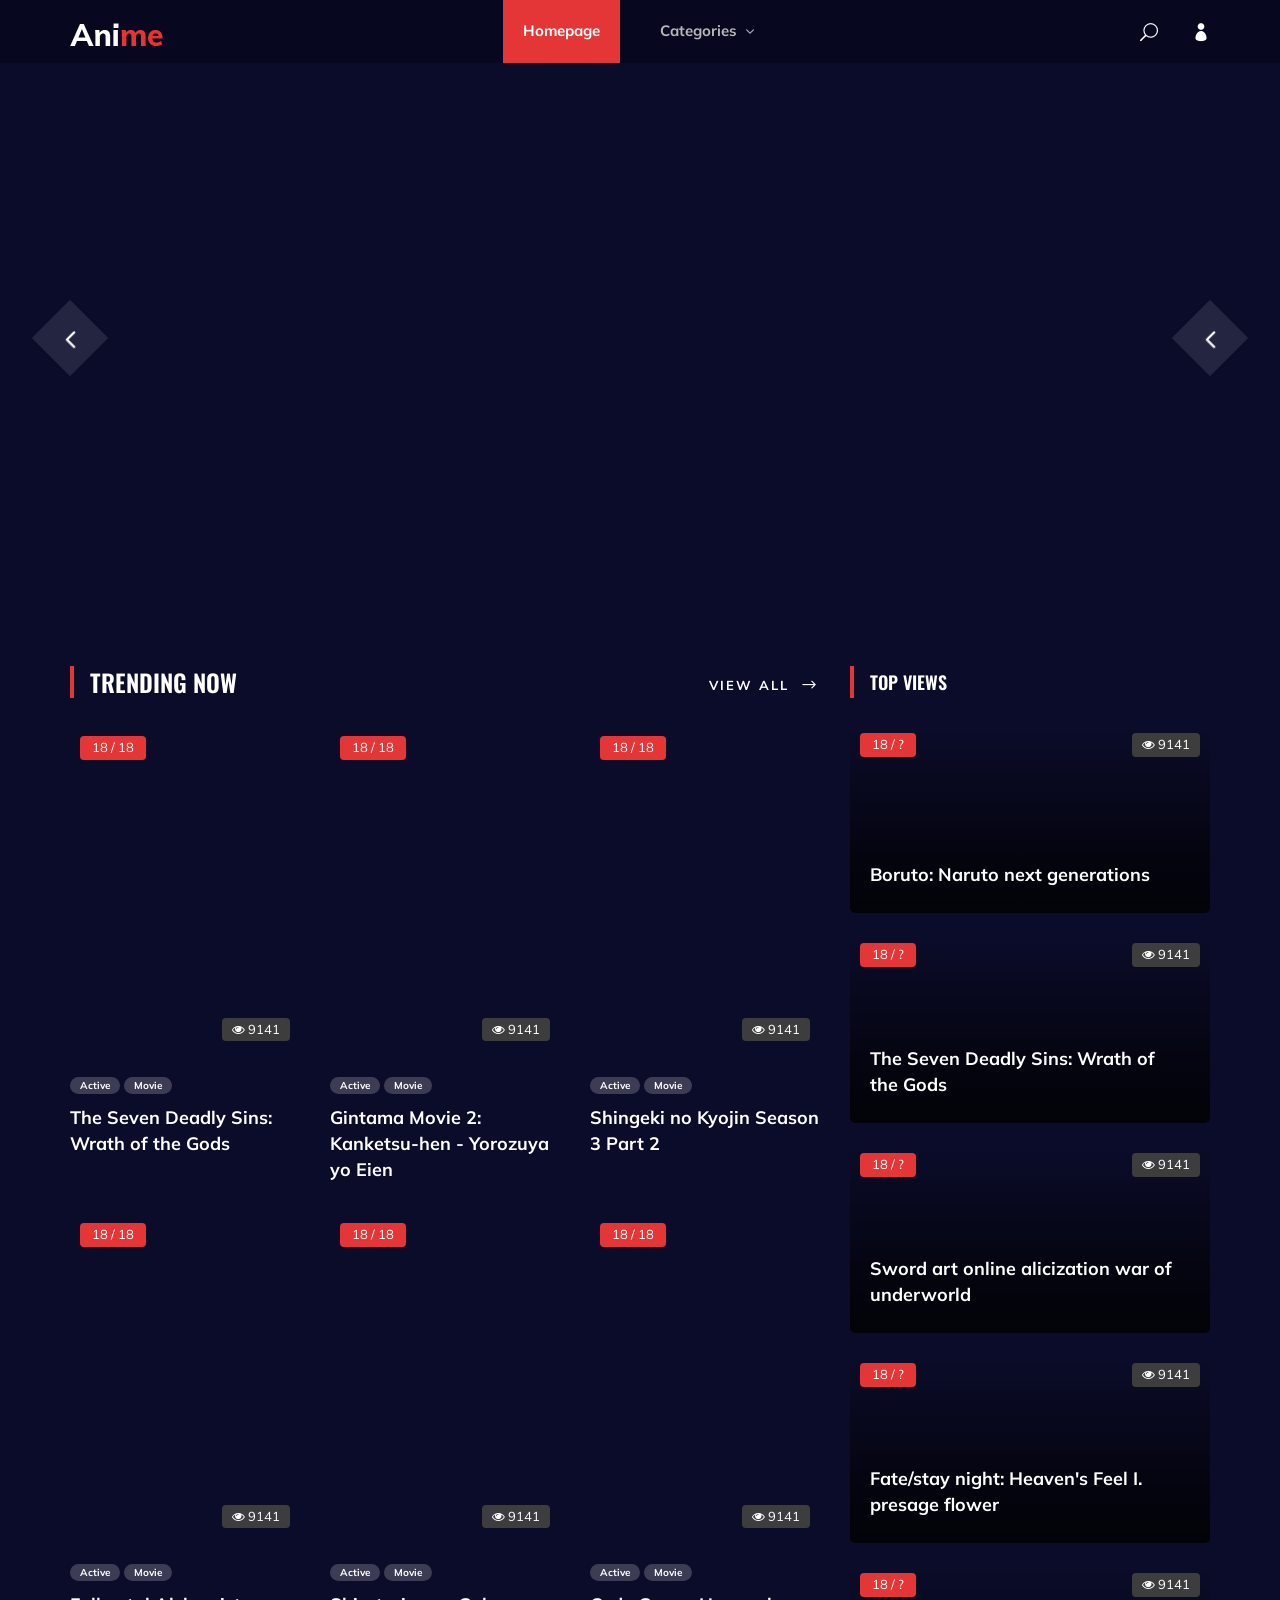
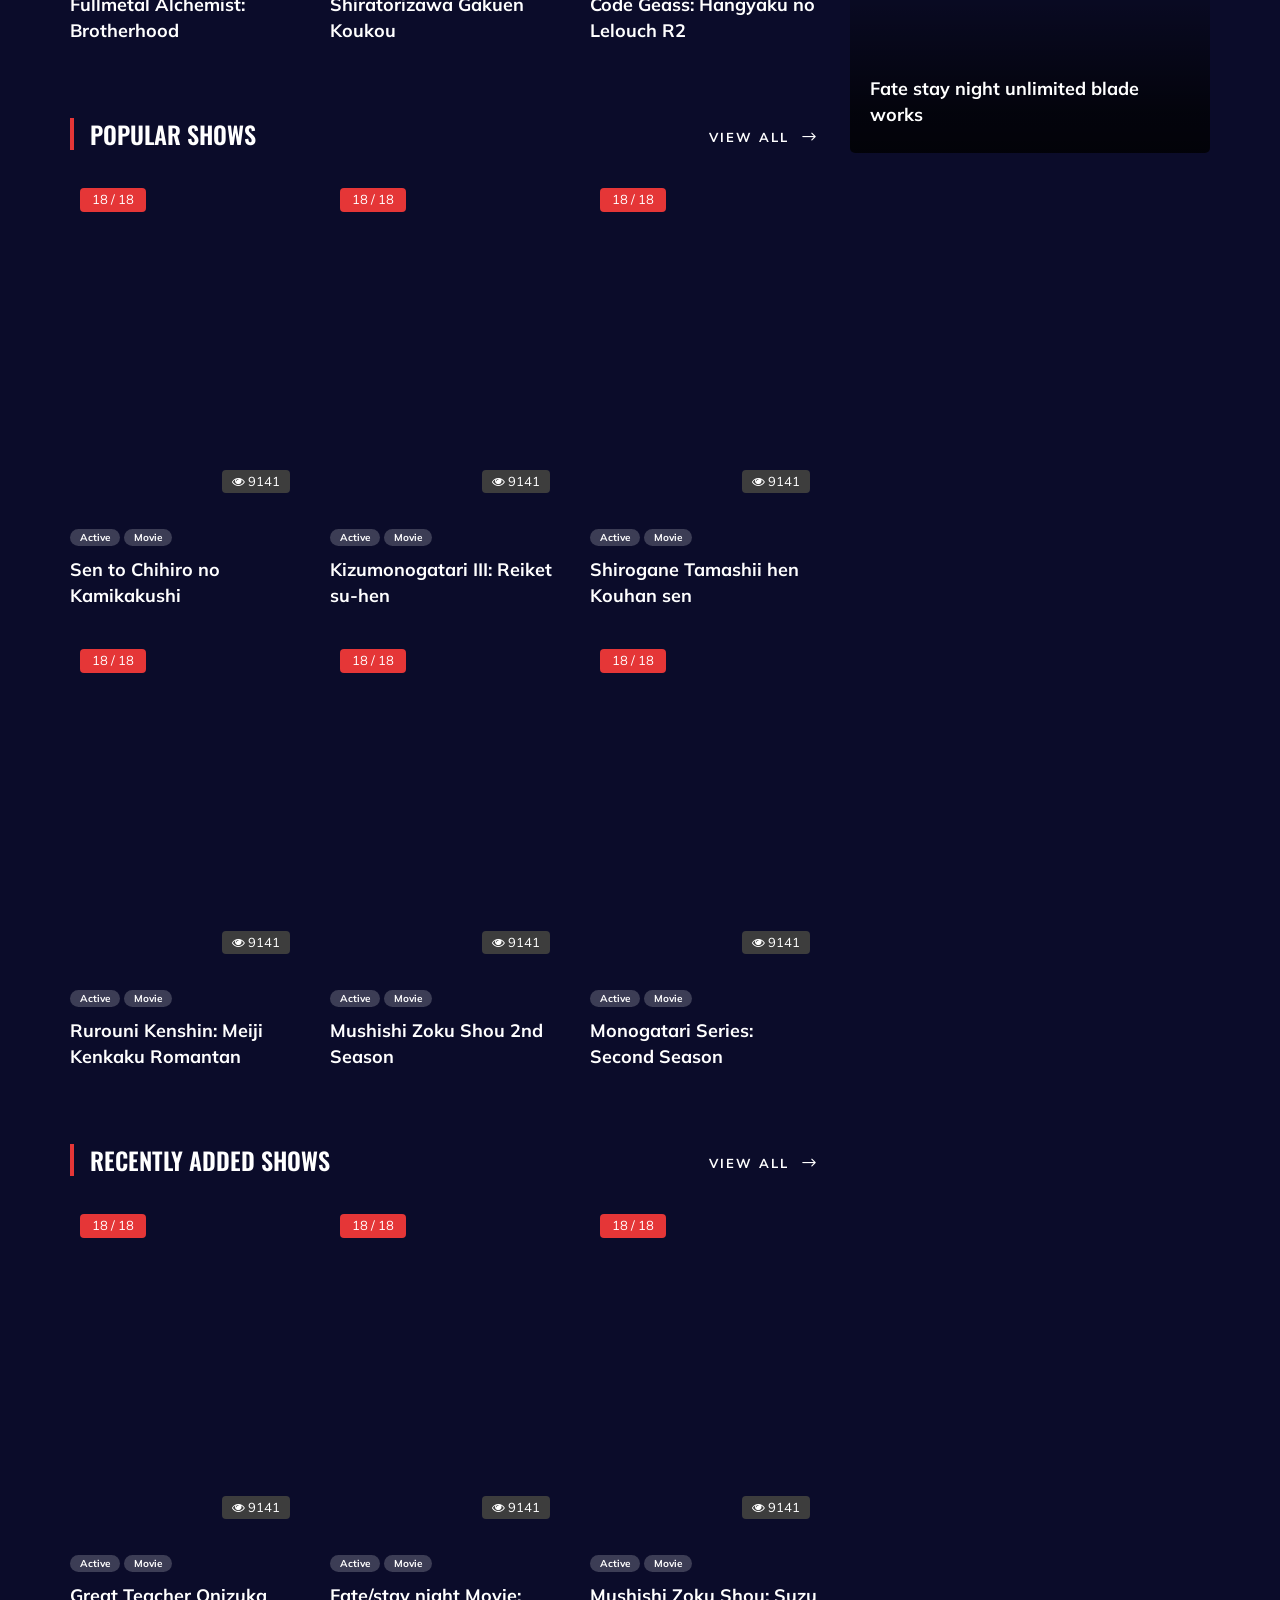
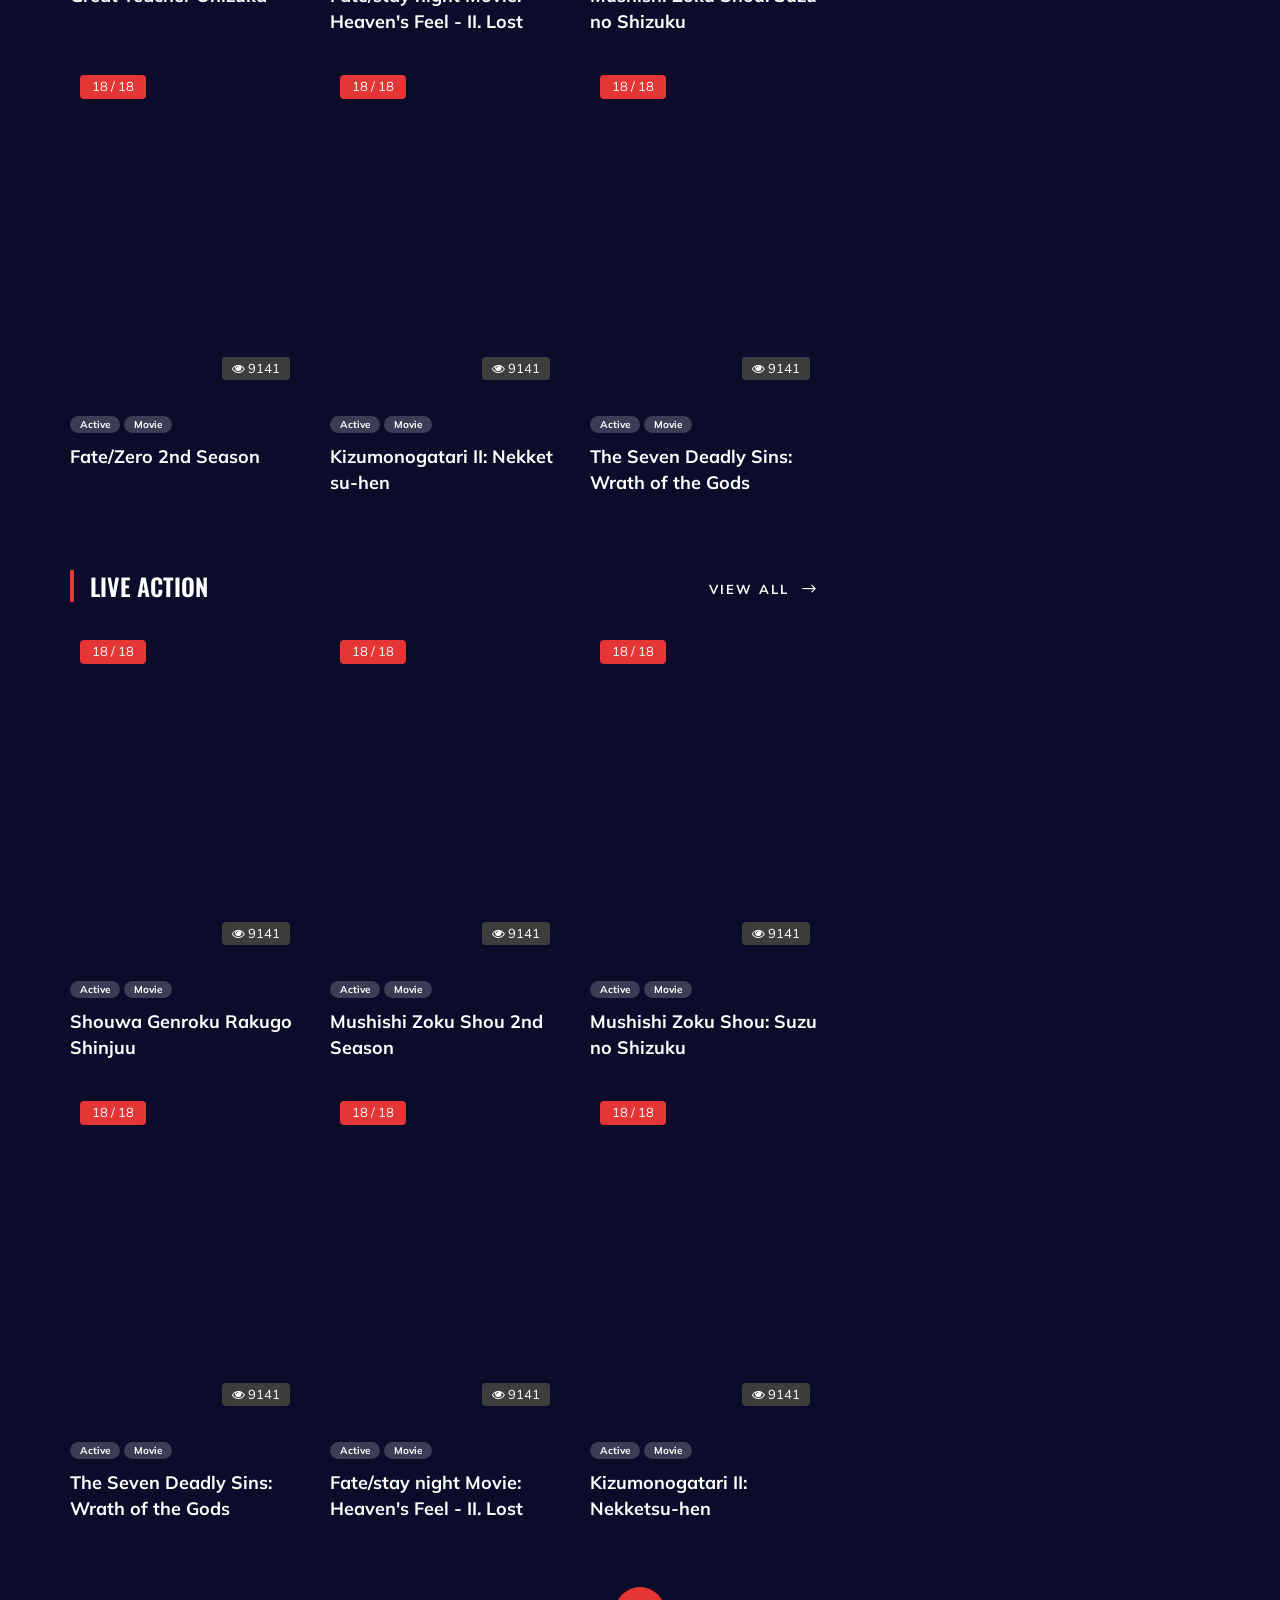
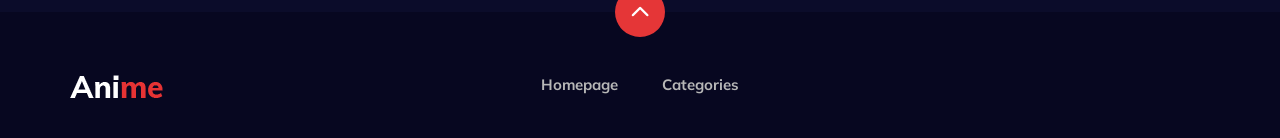
==== layout/index.html @ ffa8aa21 "init" ====
<!DOCTYPE html>
<html lang="zxx">

<head>
    <meta charset="UTF-8">
    <meta name="description" content="Anime Template">
    <meta name="keywords" content="Anime, unica, creative, html">
    <meta name="viewport" content="width=device-width, initial-scale=1.0">
    <meta http-equiv="X-UA-Compatible" content="ie=edge">
    <title>Anime | Template</title>

    <!-- Google Font -->
    <link href="https://fonts.googleapis.com/css2?family=Oswald:wght@300;400;500;600;700&display=swap" rel="stylesheet">
    <link href="https://fonts.googleapis.com/css2?family=Mulish:wght@300;400;500;600;700;800;900&display=swap"
        rel="stylesheet">
    <link rel="stylesheet" href="https://unpkg.com/swiper@8/swiper-bundle.min.css" />
    <!-- Css Styles -->
    <link rel="stylesheet" href="css/bootstrap.min.css" type="text/css">
    <link rel="stylesheet" href="css/font-awesome.min.css" type="text/css">
    <link rel="stylesheet" href="css/elegant-icons.css" type="text/css">
    <link rel="stylesheet" href="css/style.css" type="text/css">
    <script src="./js/preloader.js" defer></script>
    <script src="./js/bg-elements.js" defer></script>
</head>

<body>
    <!-- Page Preloader -->
    <div id="preloader" class="preloader">
        <div class="loader"></div>
    </div>
    
    <!-- Header Section Begin -->
    <header class="header">
        <div class="container">
            <div class="row">
                <div class="col-lg-2">
                    <div class="header__logo">
                        <a href="./index.html">
                            <img src="img/logo.png" alt="">
                        </a>
                    </div>
                </div>
                <div class="col-lg-8">
                    <div class="header__nav">
                        <nav class="header__menu mobile-menu">
                            <ul>
                                <li class="active"><a href="./index.html">Homepage</a></li>
                                <li><a href="./categories.html">Categories <span class="arrow_carrot-down"></span></a>
                                    <ul class="dropdown">
                                        <li><a href="./categories.html">Categories</a></li>
                                    </ul>
                                </li>
                            </ul>
                        </nav>
                    </div>
                </div>
                <div class="col-lg-2">
                    <div class="header__right">
                        <a href="#" class="search-switch"><span class="icon_search"></span></a>
                        <a href="./login.html"><span class="icon_profile"></span></a>
                    </div>
                </div>
            </div>
            <div id="mobile-menu-wrap"></div>
        </div>
    </header>
    <!-- Header End -->

    <!-- Hero Section Begin -->
    <section class="hero">
        <div class="container">
            <div class="hero-box">
                <div class="hero__slider swiper">
                    <div class="swiper-wrapper">
                        <div class="hero__items swiper-slide set-bg" data-setbg="img/hero/hero-1.jpg">
                            <div class="row">
                                <div class="col-lg-6">
                                    <div class="hero__text">
                                        <div class="label">Приключения</div>
                                        <h2>Fate / Stay Night</h2>
                                        <p>После 30 дней путешествия по миру...</p>
                                    </div>
                                </div>
                            </div>
                        </div>
                        <div class="hero__items swiper-slide set-bg" data-setbg="img/hero/hero-2.jpg">
                            <div class="row">
                                <div class="col-lg-6">
                                    <div class="hero__text">
                                        <div class="label">Сёнен</div>
                                        <h2>Naruto</h2>
                                        <p>В поисках своего пути нинзя...</p>
                                    </div>
                                </div>
                            </div>
                        </div>
                        <div class="hero__items swiper-slide set-bg" data-setbg="img/hero/hero-3.jpg">
                            <div class="row">
                                <div class="col-lg-6">
                                    <div class="hero__text">
                                        <div class="label">Фентези</div>
                                        <h2>Sword Art Online</h2>
                                        <p>Уровни - это просто цифры. </p>
                                    </div>
                                </div>
                            </div>
                        </div>
                    </div>
                </div>

                <div class="hero__slider-pagination swiper-pagination"></div>
                <div class="hero__slider-arrow arrow__next swiper-button-next">
                    <span class="arrow_carrot-left"></span>
                </div>
                <div class="hero__slider-arrow arrow__prev swiper-button-prev">
                    <span class="arrow_carrot-left"></span>
                </div>
            </div>
        </div>
    </section>
    <!-- Hero Section End -->

    <!-- Product Section Begin -->
    <section class="product spad">
        <div class="container">
            <div class="row">
                <div class="col-lg-8">
                    <div class="trending__product">
                        <div class="row">
                            <div class="col-lg-8 col-md-8 col-sm-8">
                                <div class="section-title">
                                    <h4>Trending Now</h4>
                                </div>
                            </div>
                            <div class="col-lg-4 col-md-4 col-sm-4">
                                <div class="btn__all">
                                    <a href="/categories.html" class="primary-btn">View All <span class="arrow_right"></span></a>
                                </div>
                            </div>
                        </div>
                        <div class="row">
                            <div class="col-lg-4 col-md-6 col-sm-6">
                                <div class="product__item">
                                    <div class="product__item__pic set-bg" data-setbg="img/trending/trend-1.jpg">
                                        <div class="ep">18 / 18</div>
                                        <div class="view"><i class="fa fa-eye"></i> 9141</div>
                                    </div>
                                    <div class="product__item__text">
                                        <ul>
                                            <li>Active</li>
                                            <li>Movie</li>
                                        </ul>
                                        <h5><a href="/anime-details.html">The Seven Deadly Sins: Wrath of the Gods</a></h5>
                                    </div>
                                </div>
                            </div>
                            <div class="col-lg-4 col-md-6 col-sm-6">
                                <div class="product__item">
                                    <div class="product__item__pic set-bg" data-setbg="img/trending/trend-2.jpg">
                                        <div class="ep">18 / 18</div>
                                        <div class="view"><i class="fa fa-eye"></i> 9141</div>
                                    </div>
                                    <div class="product__item__text">
                                        <ul>
                                            <li>Active</li>
                                            <li>Movie</li>
                                        </ul>
                                        <h5><a href="/anime-details.html">Gintama Movie 2: Kanketsu-hen - Yorozuya yo Eien</a></h5>
                                    </div>
                                </div>
                            </div>
                            <div class="col-lg-4 col-md-6 col-sm-6">
                                <div class="product__item">
                                    <div class="product__item__pic set-bg" data-setbg="img/trending/trend-3.jpg">
                                        <div class="ep">18 / 18</div>
                                        <div class="view"><i class="fa fa-eye"></i> 9141</div>
                                    </div>
                                    <div class="product__item__text">
                                        <ul>
                                            <li>Active</li>
                                            <li>Movie</li>
                                        </ul>
                                        <h5><a href="/anime-details.html">Shingeki no Kyojin Season 3 Part 2</a></h5>
                                    </div>
                                </div>
                            </div>
                            <div class="col-lg-4 col-md-6 col-sm-6">
                                <div class="product__item">
                                    <div class="product__item__pic set-bg" data-setbg="img/trending/trend-4.jpg">
                                        <div class="ep">18 / 18</div>
                                        <div class="view"><i class="fa fa-eye"></i> 9141</div>
                                    </div>
                                    <div class="product__item__text">
                                        <ul>
                                            <li>Active</li>
                                            <li>Movie</li>
                                        </ul>
                                        <h5><a href="/anime-details.html">Fullmetal Alchemist: Brotherhood</a></h5>
                                    </div>
                                </div>
                            </div>
                            <div class="col-lg-4 col-md-6 col-sm-6">
                                <div class="product__item">
                                    <div class="product__item__pic set-bg" data-setbg="img/trending/trend-5.jpg">
                                        <div class="ep">18 / 18</div>
                                        <div class="view"><i class="fa fa-eye"></i> 9141</div>
                                    </div>
                                    <div class="product__item__text">
                                        <ul>
                                            <li>Active</li>
                                            <li>Movie</li>
                                        </ul>
                                        <h5><a href="/anime-details.html">Shiratorizawa Gakuen Koukou</a></h5>
                                    </div>
                                </div>
                            </div>
                            <div class="col-lg-4 col-md-6 col-sm-6">
                                <div class="product__item">
                                    <div class="product__item__pic set-bg" data-setbg="img/trending/trend-6.jpg">
                                        <div class="ep">18 / 18</div>
                                        <div class="view"><i class="fa fa-eye"></i> 9141</div>
                                    </div>
                                    <div class="product__item__text">
                                        <ul>
                                            <li>Active</li>
                                            <li>Movie</li>
                                        </ul>
                                        <h5><a href="/anime-details.html">Code Geass: Hangyaku no Lelouch R2</a></h5>
                                    </div>
                                </div>
                            </div>
                        </div>
                    </div>
                    <div class="popular__product">
                        <div class="row">
                            <div class="col-lg-8 col-md-8 col-sm-8">
                                <div class="section-title">
                                    <h4>Popular Shows</h4>
                                </div>
                            </div>
                            <div class="col-lg-4 col-md-4 col-sm-4">
                                <div class="btn__all">
                                    <a href="/categories.html" class="primary-btn">View All <span class="arrow_right"></span></a>
                                </div>
                            </div>
                        </div>
                        <div class="row">
                            <div class="col-lg-4 col-md-6 col-sm-6">
                                <div class="product__item">
                                    <div class="product__item__pic set-bg" data-setbg="img/popular/popular-1.jpg">
                                        <div class="ep">18 / 18</div>
                                        <div class="view"><i class="fa fa-eye"></i> 9141</div>
                                    </div>
                                    <div class="product__item__text">
                                        <ul>
                                            <li>Active</li>
                                            <li>Movie</li>
                                        </ul>
                                        <h5><a href="/anime-details.html">Sen to Chihiro no Kamikakushi</a></h5>
                                    </div>
                                </div>
                            </div>
                            <div class="col-lg-4 col-md-6 col-sm-6">
                                <div class="product__item">
                                    <div class="product__item__pic set-bg" data-setbg="img/popular/popular-2.jpg">
                                        <div class="ep">18 / 18</div>
                                        <div class="view"><i class="fa fa-eye"></i> 9141</div>
                                    </div>
                                    <div class="product__item__text">
                                        <ul>
                                            <li>Active</li>
                                            <li>Movie</li>
                                        </ul>
                                        <h5><a href="/anime-details.html">Kizumonogatari III: Reiket su-hen</a></h5>
                                    </div>
                                </div>
                            </div>
                            <div class="col-lg-4 col-md-6 col-sm-6">
                                <div class="product__item">
                                    <div class="product__item__pic set-bg" data-setbg="img/popular/popular-3.jpg">
                                        <div class="ep">18 / 18</div>
                                        <div class="view"><i class="fa fa-eye"></i> 9141</div>
                                    </div>
                                    <div class="product__item__text">
                                        <ul>
                                            <li>Active</li>
                                            <li>Movie</li>
                                        </ul>
                                        <h5><a href="/anime-details.html">Shirogane Tamashii hen Kouhan sen</a></h5>
                                    </div>
                                </div>
                            </div>
                            <div class="col-lg-4 col-md-6 col-sm-6">
                                <div class="product__item">
                                    <div class="product__item__pic set-bg" data-setbg="img/popular/popular-4.jpg">
                                        <div class="ep">18 / 18</div>
                                        <div class="view"><i class="fa fa-eye"></i> 9141</div>
                                    </div>
                                    <div class="product__item__text">
                                        <ul>
                                            <li>Active</li>
                                            <li>Movie</li>
                                        </ul>
                                        <h5><a href="/anime-details.html">Rurouni Kenshin: Meiji Kenkaku Romantan</a></h5>
                                    </div>
                                </div>
                            </div>
                            <div class="col-lg-4 col-md-6 col-sm-6">
                                <div class="product__item">
                                    <div class="product__item__pic set-bg" data-setbg="img/popular/popular-5.jpg">
                                        <div class="ep">18 / 18</div>
                                        <div class="view"><i class="fa fa-eye"></i> 9141</div>
                                    </div>
                                    <div class="product__item__text">
                                        <ul>
                                            <li>Active</li>
                                            <li>Movie</li>
                                        </ul>
                                        <h5><a href="/anime-details.html">Mushishi Zoku Shou 2nd Season</a></h5>
                                    </div>
                                </div>
                            </div>
                            <div class="col-lg-4 col-md-6 col-sm-6">
                                <div class="product__item">
                                    <div class="product__item__pic set-bg" data-setbg="img/popular/popular-6.jpg">
                                        <div class="ep">18 / 18</div>
                                        <div class="view"><i class="fa fa-eye"></i> 9141</div>
                                    </div>
                                    <div class="product__item__text">
                                        <ul>
                                            <li>Active</li>
                                            <li>Movie</li>
                                        </ul>
                                        <h5><a href="/anime-details.html">Monogatari Series: Second Season</a></h5>
                                    </div>
                                </div>
                            </div>
                        </div>
                    </div>
                    <div class="recent__product">
                        <div class="row">
                            <div class="col-lg-8 col-md-8 col-sm-8">
                                <div class="section-title">
                                    <h4>Recently Added Shows</h4>
                                </div>
                            </div>
                            <div class="col-lg-4 col-md-4 col-sm-4">
                                <div class="btn__all">
                                    <a href="/categories.html" class="primary-btn">View All <span class="arrow_right"></span></a>
                                </div>
                            </div>
                        </div>
                        <div class="row">
                            <div class="col-lg-4 col-md-6 col-sm-6">
                                <div class="product__item">
                                    <div class="product__item__pic set-bg" data-setbg="img/recent/recent-1.jpg">
                                        <div class="ep">18 / 18</div>
                                        <div class="view"><i class="fa fa-eye"></i> 9141</div>
                                    </div>
                                    <div class="product__item__text">
                                        <ul>
                                            <li>Active</li>
                                            <li>Movie</li>
                                        </ul>
                                        <h5><a href="/anime-details.html">Great Teacher Onizuka</a></h5>
                                    </div>
                                </div>
                            </div>
                            <div class="col-lg-4 col-md-6 col-sm-6">
                                <div class="product__item">
                                    <div class="product__item__pic set-bg" data-setbg="img/recent/recent-2.jpg">
                                        <div class="ep">18 / 18</div>
                                        <div class="view"><i class="fa fa-eye"></i> 9141</div>
                                    </div>
                                    <div class="product__item__text">
                                        <ul>
                                            <li>Active</li>
                                            <li>Movie</li>
                                        </ul>
                                        <h5><a href="/anime-details.html">Fate/stay night Movie: Heaven's Feel - II. Lost</a></h5>
                                    </div>
                                </div>
                            </div>
                            <div class="col-lg-4 col-md-6 col-sm-6">
                                <div class="product__item">
                                    <div class="product__item__pic set-bg" data-setbg="img/recent/recent-3.jpg">
                                        <div class="ep">18 / 18</div>
                                        <div class="view"><i class="fa fa-eye"></i> 9141</div>
                                    </div>
                                    <div class="product__item__text">
                                        <ul>
                                            <li>Active</li>
                                            <li>Movie</li>
                                        </ul>
                                        <h5><a href="/anime-details.html">Mushishi Zoku Shou: Suzu no Shizuku</a></h5>
                                    </div>
                                </div>
                            </div>
                            <div class="col-lg-4 col-md-6 col-sm-6">
                                <div class="product__item">
                                    <div class="product__item__pic set-bg" data-setbg="img/recent/recent-4.jpg">
                                        <div class="ep">18 / 18</div>
                                        <div class="view"><i class="fa fa-eye"></i> 9141</div>
                                    </div>
                                    <div class="product__item__text">
                                        <ul>
                                            <li>Active</li>
                                            <li>Movie</li>
                                        </ul>
                                        <h5><a href="/anime-details.html">Fate/Zero 2nd Season</a></h5>
                                    </div>
                                </div>
                            </div>
                            <div class="col-lg-4 col-md-6 col-sm-6">
                                <div class="product__item">
                                    <div class="product__item__pic set-bg" data-setbg="img/recent/recent-5.jpg">
                                        <div class="ep">18 / 18</div>
                                        <div class="view"><i class="fa fa-eye"></i> 9141</div>
                                    </div>
                                    <div class="product__item__text">
                                        <ul>
                                            <li>Active</li>
                                            <li>Movie</li>
                                        </ul>
                                        <h5><a href="/anime-details.html">Kizumonogatari II: Nekket su-hen</a></h5>
                                    </div>
                                </div>
                            </div>
                            <div class="col-lg-4 col-md-6 col-sm-6">
                                <div class="product__item">
                                    <div class="product__item__pic set-bg" data-setbg="img/recent/recent-6.jpg">
                                        <div class="ep">18 / 18</div>
                                        <div class="view"><i class="fa fa-eye"></i> 9141</div>
                                    </div>
                                    <div class="product__item__text">
                                        <ul>
                                            <li>Active</li>
                                            <li>Movie</li>
                                        </ul>
                                        <h5><a href="/anime-details.html">The Seven Deadly Sins: Wrath of the Gods</a></h5>
                                    </div>
                                </div>
                            </div>
                        </div>
                    </div>
                    <div class="live__product">
                        <div class="row">
                            <div class="col-lg-8 col-md-8 col-sm-8">
                                <div class="section-title">
                                    <h4>Live Action</h4>
                                </div>
                            </div>
                            <div class="col-lg-4 col-md-4 col-sm-4">
                                <div class="btn__all">
                                    <a href="/categories.html" class="primary-btn">View All <span class="arrow_right"></span></a>
                                </div>
                            </div>
                        </div>
                        <div class="row">
                            <div class="col-lg-4 col-md-6 col-sm-6">
                                <div class="product__item">
                                    <div class="product__item__pic set-bg" data-setbg="img/live/live-1.jpg">
                                        <div class="ep">18 / 18</div>
                                        <div class="view"><i class="fa fa-eye"></i> 9141</div>
                                    </div>
                                    <div class="product__item__text">
                                        <ul>
                                            <li>Active</li>
                                            <li>Movie</li>
                                        </ul>
                                        <h5><a href="/anime-details.html">Shouwa Genroku Rakugo Shinjuu</a></h5>
                                    </div>
                                </div>
                            </div>
                            <div class="col-lg-4 col-md-6 col-sm-6">
                                <div class="product__item">
                                    <div class="product__item__pic set-bg" data-setbg="img/live/live-2.jpg">
                                        <div class="ep">18 / 18</div>
                                        <div class="view"><i class="fa fa-eye"></i> 9141</div>
                                    </div>
                                    <div class="product__item__text">
                                        <ul>
                                            <li>Active</li>
                                            <li>Movie</li>
                                        </ul>
                                        <h5><a href="/anime-details.html">Mushishi Zoku Shou 2nd Season</a></h5>
                                    </div>
                                </div>
                            </div>
                            <div class="col-lg-4 col-md-6 col-sm-6">
                                <div class="product__item">
                                    <div class="product__item__pic set-bg" data-setbg="img/live/live-3.jpg">
                                        <div class="ep">18 / 18</div>
                                        <div class="view"><i class="fa fa-eye"></i> 9141</div>
                                    </div>
                                    <div class="product__item__text">
                                        <ul>
                                            <li>Active</li>
                                            <li>Movie</li>
                                        </ul>
                                        <h5><a href="/anime-details.html">Mushishi Zoku Shou: Suzu no Shizuku</a></h5>
                                    </div>
                                </div>
                            </div>
                            <div class="col-lg-4 col-md-6 col-sm-6">
                                <div class="product__item">
                                    <div class="product__item__pic set-bg" data-setbg="img/live/live-4.jpg">
                                        <div class="ep">18 / 18</div>
                                        <div class="view"><i class="fa fa-eye"></i> 9141</div>
                                    </div>
                                    <div class="product__item__text">
                                        <ul>
                                            <li>Active</li>
                                            <li>Movie</li>
                                        </ul>
                                        <h5><a href="/anime-details.html">The Seven Deadly Sins: Wrath of the Gods</a></h5>
                                    </div>
                                </div>
                            </div>
                            <div class="col-lg-4 col-md-6 col-sm-6">
                                <div class="product__item">
                                    <div class="product__item__pic set-bg" data-setbg="img/live/live-5.jpg">
                                        <div class="ep">18 / 18</div>
                                        <div class="view"><i class="fa fa-eye"></i> 9141</div>
                                    </div>
                                    <div class="product__item__text">
                                        <ul>
                                            <li>Active</li>
                                            <li>Movie</li>
                                        </ul>
                                        <h5><a href="/anime-details.html">Fate/stay night Movie: Heaven's Feel - II. Lost</a></h5>
                                    </div>
                                </div>
                            </div>
                            <div class="col-lg-4 col-md-6 col-sm-6">
                                <div class="product__item">
                                    <div class="product__item__pic set-bg" data-setbg="img/live/live-6.jpg">
                                        <div class="ep">18 / 18</div>
                                        <div class="view"><i class="fa fa-eye"></i> 9141</div>
                                    </div>
                                    <div class="product__item__text">
                                        <ul>
                                            <li>Active</li>
                                            <li>Movie</li>
                                        </ul>
                                        <h5><a href="/anime-details.html">Kizumonogatari II: Nekketsu-hen</a></h5>
                                    </div>
                                </div>
                            </div>
                        </div>
                    </div>
                </div>
                <div class="col-lg-4 col-md-6 col-sm-8">
                    <div class="product__sidebar">
                        <div class="product__sidebar__view">
                            <div class="section-title">
                                <h5>Top Views</h5>
                            </div>
                            <div class="filter__gallery">
                                <div class="product__sidebar__view__item set-bg mix day years"
                                    data-setbg="img/trending/trend-1.jpg">
                                    <div class="ep">18 / ?</div>
                                    <div class="view"><i class="fa fa-eye"></i> 9141</div>
                                    <h5><a href="/anime-details.html">Boruto: Naruto next generations</a></h5>
                                </div>
                                <div class="product__sidebar__view__item set-bg mix month week"
                                    data-setbg="img/trending/trend-2.jpg">
                                    <div class="ep">18 / ?</div>
                                    <div class="view"><i class="fa fa-eye"></i> 9141</div>
                                    <h5><a href="/anime-details.html">The Seven Deadly Sins: Wrath of the Gods</a></h5>
                                </div>
                                <div class="product__sidebar__view__item set-bg mix week years"
                                    data-setbg="img/trending/trend-3.jpg">
                                    <div class="ep">18 / ?</div>
                                    <div class="view"><i class="fa fa-eye"></i> 9141</div>
                                    <h5><a href="/anime-details.html">Sword art online alicization war of underworld</a></h5>
                                </div>
                                <div class="product__sidebar__view__item set-bg mix years month"
                                    data-setbg="img/trending/trend-4.jpg">
                                    <div class="ep">18 / ?</div>
                                    <div class="view"><i class="fa fa-eye"></i> 9141</div>
                                    <h5><a href="/anime-details.html">Fate/stay night: Heaven's Feel I. presage flower</a></h5>
                                </div>
                                <div class="product__sidebar__view__item set-bg mix day"
                                    data-setbg="img/trending/trend-5.jpg">
                                    <div class="ep">18 / ?</div>
                                    <div class="view"><i class="fa fa-eye"></i> 9141</div>
                                    <h5><a href="/anime-details.html">Fate stay night unlimited blade works</a></h5>
                                </div>
                            </div>
                        </div>
                    </div>
                </div>
            </div>
        </div>
    </section>
    <!-- Product Section End -->

    <!-- Footer Section Begin -->
    <footer class="footer">
        <div class="page-up">
            <a href="#" id="scrollToTopButton"><span class="arrow_carrot-up"></span></a>
        </div>
        <div class="container">
            <div class="row">
                <div class="col-lg-3">
                    <div class="footer__logo">
                        <a href="./index.html"><img src="img/logo.png" alt=""></a>
                    </div>
                </div>
                <div class="col-lg-6">
                    <div class="footer__nav">
                        <ul>
                            <li class="active"><a href="./index.html">Homepage</a></li>
                            <li><a href="./categories.html">Categories</a></li>
                        </ul>
                    </div>
                </div>
                <div class="col-lg-3">

                </div>
            </div>
        </div>
    </footer>

    <!-- Search model Begin -->
    <div class="search-model">
        <div class="h-100 d-flex align-items-center justify-content-center">
            <div class="search-close-switch"><i class="icon_close"></i></div>
            <form class="search-model-form">
                <input type="text" id="search-input" placeholder="Search here.....">
            </form>
        </div>
    </div>
    <!-- Search model end -->

    <!-- Js Plugins -->
</body>

</html>
---- layout/css/elegant-icons.css ----
@font-face {
	font-family: 'ElegantIcons';
	src:url('../fonts/ElegantIcons.eot');
	src:url('../fonts/ElegantIcons.eot?#iefix') format('embedded-opentype'),
		url('../fonts/ElegantIcons.woff') format('woff'),
		url('../fonts/ElegantIcons.ttf') format('truetype'),
		url('../fonts/ElegantIcons.svg#ElegantIcons') format('svg');
	font-weight: normal;
	font-style: normal;
}

/* Use the following CSS code if you want to use data attributes for inserting your icons */
[data-icon]:before {
	font-family: 'ElegantIcons';
	content: attr(data-icon);
	speak: none;
	font-weight: normal;
	font-variant: normal;
	text-transform: none;
	line-height: 1;
	-webkit-font-smoothing: antialiased;
	-moz-osx-font-smoothing: grayscale;
}

/* Use the following CSS code if you want to have a class per icon */
/*
Instead of a list of all class selectors,
you can use the generic selector below, but it's slower:
[class*="your-class-prefix"] {
*/
.arrow_up, .arrow_down, .arrow_left, .arrow_right, .arrow_left-up, .arrow_right-up, .arrow_right-down, .arrow_left-down, .arrow-up-down, .arrow_up-down_alt, .arrow_left-right_alt, .arrow_left-right, .arrow_expand_alt2, .arrow_expand_alt, .arrow_condense, .arrow_expand, .arrow_move, .arrow_carrot-up, .arrow_carrot-down, .arrow_carrot-left, .arrow_carrot-right, .arrow_carrot-2up, .arrow_carrot-2down, .arrow_carrot-2left, .arrow_carrot-2right, .arrow_carrot-up_alt2, .arrow_carrot-down_alt2, .arrow_carrot-left_alt2, .arrow_carrot-right_alt2, .arrow_carrot-2up_alt2, .arrow_carrot-2down_alt2, .arrow_carrot-2left_alt2, .arrow_carrot-2right_alt2, .arrow_triangle-up, .arrow_triangle-down, .arrow_triangle-left, .arrow_triangle-right, .arrow_triangle-up_alt2, .arrow_triangle-down_alt2, .arrow_triangle-left_alt2, .arrow_triangle-right_alt2, .arrow_back, .icon_minus-06, .icon_plus, .icon_close, .icon_check, .icon_minus_alt2, .icon_plus_alt2, .icon_close_alt2, .icon_check_alt2, .icon_zoom-out_alt, .icon_zoom-in_alt, .icon_search, .icon_box-empty, .icon_box-selected, .icon_minus-box, .icon_plus-box, .icon_box-checked, .icon_circle-empty, .icon_circle-slelected, .icon_stop_alt2, .icon_stop, .icon_pause_alt2, .icon_pause, .icon_menu, .icon_menu-square_alt2, .icon_menu-circle_alt2, .icon_ul, .icon_ol, .icon_adjust-horiz, .icon_adjust-vert, .icon_document_alt, .icon_documents_alt, .icon_pencil, .icon_pencil-edit_alt, .icon_pencil-edit, .icon_folder-alt, .icon_folder-open_alt, .icon_folder-add_alt, .icon_info_alt, .icon_error-oct_alt, .icon_error-circle_alt, .icon_error-triangle_alt, .icon_question_alt2, .icon_question, .icon_comment_alt, .icon_chat_alt, .icon_vol-mute_alt, .icon_volume-low_alt, .icon_volume-high_alt, .icon_quotations, .icon_quotations_alt2, .icon_clock_alt, .icon_lock_alt, .icon_lock-open_alt, .icon_key_alt, .icon_cloud_alt, .icon_cloud-upload_alt, .icon_cloud-download_alt, .icon_image, .icon_images, .icon_lightbulb_alt, .icon_gift_alt, .icon_house_alt, .icon_genius, .icon_mobile, .icon_tablet, .icon_laptop, .icon_desktop, .icon_camera_alt, .icon_mail_alt, .icon_cone_alt, .icon_ribbon_alt, .icon_bag_alt, .icon_creditcard, .icon_cart_alt, .icon_paperclip, .icon_tag_alt, .icon_tags_alt, .icon_trash_alt, .icon_cursor_alt, .icon_mic_alt, .icon_compass_alt, .icon_pin_alt, .icon_pushpin_alt, .icon_map_alt, .icon_drawer_alt, .icon_toolbox_alt, .icon_book_alt, .icon_calendar, .icon_film, .icon_table, .icon_contacts_alt, .icon_headphones, .icon_lifesaver, .icon_piechart, .icon_refresh, .icon_link_alt, .icon_link, .icon_loading, .icon_blocked, .icon_archive_alt, .icon_heart_alt, .icon_star_alt, .icon_star-half_alt, .icon_star, .icon_star-half, .icon_tools, .icon_tool, .icon_cog, .icon_cogs, .arrow_up_alt, .arrow_down_alt, .arrow_left_alt, .arrow_right_alt, .arrow_left-up_alt, .arrow_right-up_alt, .arrow_right-down_alt, .arrow_left-down_alt, .arrow_condense_alt, .arrow_expand_alt3, .arrow_carrot_up_alt, .arrow_carrot-down_alt, .arrow_carrot-left_alt, .arrow_carrot-right_alt, .arrow_carrot-2up_alt, .arrow_carrot-2dwnn_alt, .arrow_carrot-2left_alt, .arrow_carrot-2right_alt, .arrow_triangle-up_alt, .arrow_triangle-down_alt, .arrow_triangle-left_alt, .arrow_triangle-right_alt, .icon_minus_alt, .icon_plus_alt, .icon_close_alt, .icon_check_alt, .icon_zoom-out, .icon_zoom-in, .icon_stop_alt, .icon_menu-square_alt, .icon_menu-circle_alt, .icon_document, .icon_documents, .icon_pencil_alt, .icon_folder, .icon_folder-open, .icon_folder-add, .icon_folder_upload, .icon_folder_download, .icon_info, .icon_error-circle, .icon_error-oct, .icon_error-triangle, .icon_question_alt, .icon_comment, .icon_chat, .icon_vol-mute, .icon_volume-low, .icon_volume-high, .icon_quotations_alt, .icon_clock, .icon_lock, .icon_lock-open, .icon_key, .icon_cloud, .icon_cloud-upload, .icon_cloud-download, .icon_lightbulb, .icon_gift, .icon_house, .icon_camera, .icon_mail, .icon_cone, .icon_ribbon, .icon_bag, .icon_cart, .icon_tag, .icon_tags, .icon_trash, .icon_cursor, .icon_mic, .icon_compass, .icon_pin, .icon_pushpin, .icon_map, .icon_drawer, .icon_toolbox, .icon_book, .icon_contacts, .icon_archive, .icon_heart, .icon_profile, .icon_group, .icon_grid-2x2, .icon_grid-3x3, .icon_music, .icon_pause_alt, .icon_phone, .icon_upload, .icon_download, .social_facebook, .social_twitter, .social_pinterest, .social_googleplus, .social_tumblr, .social_tumbleupon, .social_wordpress, .social_instagram, .social_dribbble, .social_vimeo, .social_linkedin, .social_rss, .social_deviantart, .social_share, .social_myspace, .social_skype, .social_youtube, .social_picassa, .social_googledrive, .social_flickr, .social_blogger, .social_spotify, .social_delicious, .social_facebook_circle, .social_twitter_circle, .social_pinterest_circle, .social_googleplus_circle, .social_tumblr_circle, .social_stumbleupon_circle, .social_wordpress_circle, .social_instagram_circle, .social_dribbble_circle, .social_vimeo_circle, .social_linkedin_circle, .social_rss_circle, .social_deviantart_circle, .social_share_circle, .social_myspace_circle, .social_skype_circle, .social_youtube_circle, .social_picassa_circle, .social_googledrive_alt2, .social_flickr_circle, .social_blogger_circle, .social_spotify_circle, .social_delicious_circle, .social_facebook_square, .social_twitter_square, .social_pinterest_square, .social_googleplus_square, .social_tumblr_square, .social_stumbleupon_square, .social_wordpress_square, .social_instagram_square, .social_dribbble_square, .social_vimeo_square, .social_linkedin_square, .social_rss_square, .social_deviantart_square, .social_share_square, .social_myspace_square, .social_skype_square, .social_youtube_square, .social_picassa_square, .social_googledrive_square, .social_flickr_square, .social_blogger_square, .social_spotify_square, .social_delicious_square, .icon_printer, .icon_calulator, .icon_building, .icon_floppy, .icon_drive, .icon_search-2, .icon_id, .icon_id-2, .icon_puzzle, .icon_like, .icon_dislike, .icon_mug, .icon_currency, .icon_wallet, .icon_pens, .icon_easel, .icon_flowchart, .icon_datareport, .icon_briefcase, .icon_shield, .icon_percent, .icon_globe, .icon_globe-2, .icon_target, .icon_hourglass, .icon_balance, .icon_rook, .icon_printer-alt, .icon_calculator_alt, .icon_building_alt, .icon_floppy_alt, .icon_drive_alt, .icon_search_alt, .icon_id_alt, .icon_id-2_alt, .icon_puzzle_alt, .icon_like_alt, .icon_dislike_alt, .icon_mug_alt, .icon_currency_alt, .icon_wallet_alt, .icon_pens_alt, .icon_easel_alt, .icon_flowchart_alt, .icon_datareport_alt, .icon_briefcase_alt, .icon_shield_alt, .icon_percent_alt, .icon_globe_alt, .icon_clipboard {
	font-family: 'ElegantIcons';
	speak: none;
	font-style: normal;
	font-weight: normal;
	font-variant: normal;
	text-transform: none;
	line-height: 1;
	-webkit-font-smoothing: antialiased;
}
.arrow_up:before {
	content: "\21";
}
.arrow_down:before {
	content: "\22";
}
.arrow_left:before {
	content: "\23";
}
.arrow_right:before {
	content: "\24";
}
.arrow_left-up:before {
	content: "\25";
}
.arrow_right-up:before {
	content: "\26";
}
.arrow_right-down:before {
	content: "\27";
}
.arrow_left-down:before {
	content: "\28";
}
.arrow-up-down:before {
	content: "\29";
}
.arrow_up-down_alt:before {
	content: "\2a";
}
.arrow_left-right_alt:before {
	content: "\2b";
}
.arrow_left-right:before {
	content: "\2c";
}
.arrow_expand_alt2:before {
	content: "\2d";
}
.arrow_expand_alt:before {
	content: "\2e";
}
.arrow_condense:before {
	content: "\2f";
}
.arrow_expand:before {
	content: "\30";
}
.arrow_move:before {
	content: "\31";
}
.arrow_carrot-up:before {
	content: "\32";
}
.arrow_carrot-down:before {
	content: "\33";
}
.arrow_carrot-left:before {
	content: "\34";
}
.arrow_carrot-right:before {
	content: "\35";
}
.arrow_carrot-2up:before {
	content: "\36";
}
.arrow_carrot-2down:before {
	content: "\37";
}
.arrow_carrot-2left:before {
	content: "\38";
}
.arrow_carrot-2right:before {
	content: "\39";
}
.arrow_carrot-up_alt2:before {
	content: "\3a";
}
.arrow_carrot-down_alt2:before {
	content: "\3b";
}
.arrow_carrot-left_alt2:before {
	content: "\3c";
}
.arrow_carrot-right_alt2:before {
	content: "\3d";
}
.arrow_carrot-2up_alt2:before {
	content: "\3e";
}
.arrow_carrot-2down_alt2:before {
	content: "\3f";
}
.arrow_carrot-2left_alt2:before {
	content: "\40";
}
.arrow_carrot-2right_alt2:before {
	content: "\41";
}
.arrow_triangle-up:before {
	content: "\42";
}
.arrow_triangle-down:before {
	content: "\43";
}
.arrow_triangle-left:before {
	content: "\44";
}
.arrow_triangle-right:before {
	content: "\45";
}
.arrow_triangle-up_alt2:before {
	content: "\46";
}
.arrow_triangle-down_alt2:before {
	content: "\47";
}
.arrow_triangle-left_alt2:before {
	content: "\48";
}
.arrow_triangle-right_alt2:before {
	content: "\49";
}
.arrow_back:before {
	content: "\4a";
}
.icon_minus-06:before {
	content: "\4b";
}
.icon_plus:before {
	content: "\4c";
}
.icon_close:before {
	content: "\4d";
}
.icon_check:before {
	content: "\4e";
}
.icon_minus_alt2:before {
	content: "\4f";
}
.icon_plus_alt2:before {
	content: "\50";
}
.icon_close_alt2:before {
	content: "\51";
}
.icon_check_alt2:before {
	content: "\52";
}
.icon_zoom-out_alt:before {
	content: "\53";
}
.icon_zoom-in_alt:before {
	content: "\54";
}
.icon_search:before {
	content: "\55";
}
.icon_box-empty:before {
	content: "\56";
}
.icon_box-selected:before {
	content: "\57";
}
.icon_minus-box:before {
	content: "\58";
}
.icon_plus-box:before {
	content: "\59";
}
.icon_box-checked:before {
	content: "\5a";
}
.icon_circle-empty:before {
	content: "\5b";
}
.icon_circle-slelected:before {
	content: "\5c";
}
.icon_stop_alt2:before {
	content: "\5d";
}
.icon_stop:before {
	content: "\5e";
}
.icon_pause_alt2:before {
	content: "\5f";
}
.icon_pause:before {
	content: "\60";
}
.icon_menu:before {
	content: "\61";
}
.icon_menu-square_alt2:before {
	content: "\62";
}
.icon_menu-circle_alt2:before {
	content: "\63";
}
.icon_ul:before {
	content: "\64";
}
.icon_ol:before {
	content: "\65";
}
.icon_adjust-horiz:before {
	content: "\66";
}
.icon_adjust-vert:before {
	content: "\67";
}
.icon_document_alt:before {
	content: "\68";
}
.icon_documents_alt:before {
	content: "\69";
}
.icon_pencil:before {
	content: "\6a";
}
.icon_pencil-edit_alt:before {
	content: "\6b";
}
.icon_pencil-edit:before {
	content: "\6c";
}
.icon_folder-alt:before {
	content: "\6d";
}
.icon_folder-open_alt:before {
	content: "\6e";
}
.icon_folder-add_alt:before {
	content: "\6f";
}
.icon_info_alt:before {
	content: "\70";
}
.icon_error-oct_alt:before {
	content: "\71";
}
.icon_error-circle_alt:before {
	content: "\72";
}
.icon_error-triangle_alt:before {
	content: "\73";
}
.icon_question_alt2:before {
	content: "\74";
}
.icon_question:before {
	content: "\75";
}
.icon_comment_alt:before {
	content: "\76";
}
.icon_chat_alt:before {
	content: "\77";
}
.icon_vol-mute_alt:before {
	content: "\78";
}
.icon_volume-low_alt:before {
	content: "\79";
}
.icon_volume-high_alt:before {
	content: "\7a";
}
.icon_quotations:before {
	content: "\7b";
}
.icon_quotations_alt2:before {
	content: "\7c";
}
.icon_clock_alt:before {
	content: "\7d";
}
.icon_lock_alt:before {
	content: "\7e";
}
.icon_lock-open_alt:before {
	content: "\e000";
}
.icon_key_alt:before {
	content: "\e001";
}
.icon_cloud_alt:before {
	content: "\e002";
}
.icon_cloud-upload_alt:before {
	content: "\e003";
}
.icon_cloud-download_alt:before {
	content: "\e004";
}
.icon_image:before {
	content: "\e005";
}
.icon_images:before {
	content: "\e006";
}
.icon_lightbulb_alt:before {
	content: "\e007";
}
.icon_gift_alt:before {
	content: "\e008";
}
.icon_house_alt:before {
	content: "\e009";
}
.icon_genius:before {
	content: "\e00a";
}
.icon_mobile:before {
	content: "\e00b";
}
.icon_tablet:before {
	content: "\e00c";
}
.icon_laptop:before {
	content: "\e00d";
}
.icon_desktop:before {
	content: "\e00e";
}
.icon_camera_alt:before {
	content: "\e00f";
}
.icon_mail_alt:before {
	content: "\e010";
}
.icon_cone_alt:before {
	content: "\e011";
}
.icon_ribbon_alt:before {
	content: "\e012";
}
.icon_bag_alt:before {
	content: "\e013";
}
.icon_creditcard:before {
	content: "\e014";
}
.icon_cart_alt:before {
	content: "\e015";
}
.icon_paperclip:before {
	content: "\e016";
}
.icon_tag_alt:before {
	content: "\e017";
}
.icon_tags_alt:before {
	content: "\e018";
}
.icon_trash_alt:before {
	content: "\e019";
}
.icon_cursor_alt:before {
	content: "\e01a";
}
.icon_mic_alt:before {
	content: "\e01b";
}
.icon_compass_alt:before {
	content: "\e01c";
}
.icon_pin_alt:before {
	content: "\e01d";
}
.icon_pushpin_alt:before {
	content: "\e01e";
}
.icon_map_alt:before {
	content: "\e01f";
}
.icon_drawer_alt:before {
	content: "\e020";
}
.icon_toolbox_alt:before {
	content: "\e021";
}
.icon_book_alt:before {
	content: "\e022";
}
.icon_calendar:before {
	content: "\e023";
}
.icon_film:before {
	content: "\e024";
}
.icon_table:before {
	content: "\e025";
}
.icon_contacts_alt:before {
	content: "\e026";
}
.icon_headphones:before {
	content: "\e027";
}
.icon_lifesaver:before {
	content: "\e028";
}
.icon_piechart:before {
	content: "\e029";
}
.icon_refresh:before {
	content: "\e02a";
}
.icon_link_alt:before {
	content: "\e02b";
}
.icon_link:before {
	content: "\e02c";
}
.icon_loading:before {
	content: "\e02d";
}
.icon_blocked:before {
	content: "\e02e";
}
.icon_archive_alt:before {
	content: "\e02f";
}
.icon_heart_alt:before {
	content: "\e030";
}
.icon_star_alt:before {
	content: "\e031";
}
.icon_star-half_alt:before {
	content: "\e032";
}
.icon_star:before {
	content: "\e033";
}
.icon_star-half:before {
	content: "\e034";
}
.icon_tools:before {
	content: "\e035";
}
.icon_tool:before {
	content: "\e036";
}
.icon_cog:before {
	content: "\e037";
}
.icon_cogs:before {
	content: "\e038";
}
.arrow_up_alt:before {
	content: "\e039";
}
.arrow_down_alt:before {
	content: "\e03a";
}
.arrow_left_alt:before {
	content: "\e03b";
}
.arrow_right_alt:before {
	content: "\e03c";
}
.arrow_left-up_alt:before {
	content: "\e03d";
}
.arrow_right-up_alt:before {
	content: "\e03e";
}
.arrow_right-down_alt:before {
	content: "\e03f";
}
.arrow_left-down_alt:before {
	content: "\e040";
}
.arrow_condense_alt:before {
	content: "\e041";
}
.arrow_expand_alt3:before {
	content: "\e042";
}
.arrow_carrot_up_alt:before {
	content: "\e043";
}
.arrow_carrot-down_alt:before {
	content: "\e044";
}
.arrow_carrot-left_alt:before {
	content: "\e045";
}
.arrow_carrot-right_alt:before {
	content: "\e046";
}
.arrow_carrot-2up_alt:before {
	content: "\e047";
}
.arrow_carrot-2dwnn_alt:before {
	content: "\e048";
}
.arrow_carrot-2left_alt:before {
	content: "\e049";
}
.arrow_carrot-2right_alt:before {
	content: "\e04a";
}
.arrow_triangle-up_alt:before {
	content: "\e04b";
}
.arrow_triangle-down_alt:before {
	content: "\e04c";
}
.arrow_triangle-left_alt:before {
	content: "\e04d";
}
.arrow_triangle-right_alt:before {
	content: "\e04e";
}
.icon_minus_alt:before {
	content: "\e04f";
}
.icon_plus_alt:before {
	content: "\e050";
}
.icon_close_alt:before {
	content: "\e051";
}
.icon_check_alt:before {
	content: "\e052";
}
.icon_zoom-out:before {
	content: "\e053";
}
.icon_zoom-in:before {
	content: "\e054";
}
.icon_stop_alt:before {
	content: "\e055";
}
.icon_menu-square_alt:before {
	content: "\e056";
}
.icon_menu-circle_alt:before {
	content: "\e057";
}
.icon_document:before {
	content: "\e058";
}
.icon_documents:before {
	content: "\e059";
}
.icon_pencil_alt:before {
	content: "\e05a";
}
.icon_folder:before {
	content: "\e05b";
}
.icon_folder-open:before {
	content: "\e05c";
}
.icon_folder-add:before {
	content: "\e05d";
}
.icon_folder_upload:before {
	content: "\e05e";
}
.icon_folder_download:before {
	content: "\e05f";
}
.icon_info:before {
	content: "\e060";
}
.icon_error-circle:before {
	content: "\e061";
}
.icon_error-oct:before {
	content: "\e062";
}
.icon_error-triangle:before {
	content: "\e063";
}
.icon_question_alt:before {
	content: "\e064";
}
.icon_comment:before {
	content: "\e065";
}
.icon_chat:before {
	content: "\e066";
}
.icon_vol-mute:before {
	content: "\e067";
}
.icon_volume-low:before {
	content: "\e068";
}
.icon_volume-high:before {
	content: "\e069";
}
.icon_quotations_alt:before {
	content: "\e06a";
}
.icon_clock:before {
	content: "\e06b";
}
.icon_lock:before {
	content: "\e06c";
}
.icon_lock-open:before {
	content: "\e06d";
}
.icon_key:before {
	content: "\e06e";
}
.icon_cloud:before {
	content: "\e06f";
}
.icon_cloud-upload:before {
	content: "\e070";
}
.icon_cloud-download:before {
	content: "\e071";
}
.icon_lightbulb:before {
	content: "\e072";
}
.icon_gift:before {
	content: "\e073";
}
.icon_house:before {
	content: "\e074";
}
.icon_camera:before {
	content: "\e075";
}
.icon_mail:before {
	content: "\e076";
}
.icon_cone:before {
	content: "\e077";
}
.icon_ribbon:before {
	content: "\e078";
}
.icon_bag:before {
	content: "\e079";
}
.icon_cart:before {
	content: "\e07a";
}
.icon_tag:before {
	content: "\e07b";
}
.icon_tags:before {
	content: "\e07c";
}
.icon_trash:before {
	content: "\e07d";
}
.icon_cursor:before {
	content: "\e07e";
}
.icon_mic:before {
	content: "\e07f";
}
.icon_compass:before {
	content: "\e080";
}
.icon_pin:before {
	content: "\e081";
}
.icon_pushpin:before {
	content: "\e082";
}
.icon_map:before {
	content: "\e083";
}
.icon_drawer:before {
	content: "\e084";
}
.icon_toolbox:before {
	content: "\e085";
}
.icon_book:before {
	content: "\e086";
}
.icon_contacts:before {
	content: "\e087";
}
.icon_archive:before {
	content: "\e088";
}
.icon_heart:before {
	content: "\e089";
}
.icon_profile:before {
	content: "\e08a";
}
.icon_group:before {
	content: "\e08b";
}
.icon_grid-2x2:before {
	content: "\e08c";
}
.icon_grid-3x3:before {
	content: "\e08d";
}
.icon_music:before {
	content: "\e08e";
}
.icon_pause_alt:before {
	content: "\e08f";
}
.icon_phone:before {
	content: "\e090";
}
.icon_upload:before {
	content: "\e091";
}
.icon_download:before {
	content: "\e092";
}
.social_facebook:before {
	content: "\e093";
}
.social_twitter:before {
	content: "\e094";
}
.social_pinterest:before {
	content: "\e095";
}
.social_googleplus:before {
	content: "\e096";
}
.social_tumblr:before {
	content: "\e097";
}
.social_tumbleupon:before {
	content: "\e098";
}
.social_wordpress:before {
	content: "\e099";
}
.social_instagram:before {
	content: "\e09a";
}
.social_dribbble:before {
	content: "\e09b";
}
.social_vimeo:before {
	content: "\e09c";
}
.social_linkedin:before {
	content: "\e09d";
}
.social_rss:before {
	content: "\e09e";
}
.social_deviantart:before {
	content: "\e09f";
}
.social_share:before {
	content: "\e0a0";
}
.social_myspace:before {
	content: "\e0a1";
}
.social_skype:before {
	content: "\e0a2";
}
.social_youtube:before {
	content: "\e0a3";
}
.social_picassa:before {
	content: "\e0a4";
}
.social_googledrive:before {
	content: "\e0a5";
}
.social_flickr:before {
	content: "\e0a6";
}
.social_blogger:before {
	content: "\e0a7";
}
.social_spotify:before {
	content: "\e0a8";
}
.social_delicious:before {
	content: "\e0a9";
}
.social_facebook_circle:before {
	content: "\e0aa";
}
.social_twitter_circle:before {
	content: "\e0ab";
}
.social_pinterest_circle:before {
	content: "\e0ac";
}
.social_googleplus_circle:before {
	content: "\e0ad";
}
.social_tumblr_circle:before {
	content: "\e0ae";
}
.social_stumbleupon_circle:before {
	content: "\e0af";
}
.social_wordpress_circle:before {
	content: "\e0b0";
}
.social_instagram_circle:before {
	content: "\e0b1";
}
.social_dribbble_circle:before {
	content: "\e0b2";
}
.social_vimeo_circle:before {
	content: "\e0b3";
}
.social_linkedin_circle:before {
	content: "\e0b4";
}
.social_rss_circle:before {
	content: "\e0b5";
}
.social_deviantart_circle:before {
	content: "\e0b6";
}
.social_share_circle:before {
	content: "\e0b7";
}
.social_myspace_circle:before {
	content: "\e0b8";
}
.social_skype_circle:before {
	content: "\e0b9";
}
.social_youtube_circle:before {
	content: "\e0ba";
}
.social_picassa_circle:before {
	content: "\e0bb";
}
.social_googledrive_alt2:before {
	content: "\e0bc";
}
.social_flickr_circle:before {
	content: "\e0bd";
}
.social_blogger_circle:before {
	content: "\e0be";
}
.social_spotify_circle:before {
	content: "\e0bf";
}
.social_delicious_circle:before {
	content: "\e0c0";
}
.social_facebook_square:before {
	content: "\e0c1";
}
.social_twitter_square:before {
	content: "\e0c2";
}
.social_pinterest_square:before {
	content: "\e0c3";
}
.social_googleplus_square:before {
	content: "\e0c4";
}
.social_tumblr_square:before {
	content: "\e0c5";
}
.social_stumbleupon_square:before {
	content: "\e0c6";
}
.social_wordpress_square:before {
	content: "\e0c7";
}
.social_instagram_square:before {
	content: "\e0c8";
}
.social_dribbble_square:before {
	content: "\e0c9";
}
.social_vimeo_square:before {
	content: "\e0ca";
}
.social_linkedin_square:before {
	content: "\e0cb";
}
.social_rss_square:before {
	content: "\e0cc";
}
.social_deviantart_square:before {
	content: "\e0cd";
}
.social_share_square:before {
	content: "\e0ce";
}
.social_myspace_square:before {
	content: "\e0cf";
}
.social_skype_square:before {
	content: "\e0d0";
}
.social_youtube_square:before {
	content: "\e0d1";
}
.social_picassa_square:before {
	content: "\e0d2";
}
.social_googledrive_square:before {
	content: "\e0d3";
}
.social_flickr_square:before {
	content: "\e0d4";
}
.social_blogger_square:before {
	content: "\e0d5";
}
.social_spotify_square:before {
	content: "\e0d6";
}
.social_delicious_square:before {
	content: "\e0d7";
}
.icon_printer:before {
	content: "\e103";
}
.icon_calulator:before {
	content: "\e0ee";
}
.icon_building:before {
	content: "\e0ef";
}
.icon_floppy:before {
	content: "\e0e8";
}
.icon_drive:before {
	content: "\e0ea";
}
.icon_search-2:before {
	content: "\e101";
}
.icon_id:before {
	content: "\e107";
}
.icon_id-2:before {
	content: "\e108";
}
.icon_puzzle:before {
	content: "\e102";
}
.icon_like:before {
	content: "\e106";
}
.icon_dislike:before {
	content: "\e0eb";
}
.icon_mug:before {
	content: "\e105";
}
.icon_currency:before {
	content: "\e0ed";
}
.icon_wallet:before {
	content: "\e100";
}
.icon_pens:before {
	content: "\e104";
}
.icon_easel:before {
	content: "\e0e9";
}
.icon_flowchart:before {
	content: "\e109";
}
.icon_datareport:before {
	content: "\e0ec";
}
.icon_briefcase:before {
	content: "\e0fe";
}
.icon_shield:before {
	content: "\e0f6";
}
.icon_percent:before {
	content: "\e0fb";
}
.icon_globe:before {
	content: "\e0e2";
}
.icon_globe-2:before {
	content: "\e0e3";
}
.icon_target:before {
	content: "\e0f5";
}
.icon_hourglass:before {
	content: "\e0e1";
}
.icon_balance:before {
	content: "\e0ff";
}
.icon_rook:before {
	content: "\e0f8";
}
.icon_printer-alt:before {
	content: "\e0fa";
}
.icon_calculator_alt:before {
	content: "\e0e7";
}
.icon_building_alt:before {
	content: "\e0fd";
}
.icon_floppy_alt:before {
	content: "\e0e4";
}
.icon_drive_alt:before {
	content: "\e0e5";
}
.icon_search_alt:before {
	content: "\e0f7";
}
.icon_id_alt:before {
	content: "\e0e0";
}
.icon_id-2_alt:before {
	content: "\e0fc";
}
.icon_puzzle_alt:before {
	content: "\e0f9";
}
.icon_like_alt:before {
	content: "\e0dd";
}
.icon_dislike_alt:before {
	content: "\e0f1";
}
.icon_mug_alt:before {
	content: "\e0dc";
}
.icon_currency_alt:before {
	content: "\e0f3";
}
.icon_wallet_alt:before {
	content: "\e0d8";
}
.icon_pens_alt:before {
	content: "\e0db";
}
.icon_easel_alt:before {
	content: "\e0f0";
}
.icon_flowchart_alt:before {
	content: "\e0df";
}
.icon_datareport_alt:before {
	content: "\e0f2";
}
.icon_briefcase_alt:before {
	content: "\e0f4";
}
.icon_shield_alt:before {
	content: "\e0d9";
}
.icon_percent_alt:before {
	content: "\e0da";
}
.icon_globe_alt:before {
	content: "\e0de";
}
.icon_clipboard:before {
	content: "\e0e6";
}


	.glyph {
		float: left;
		text-align: center;
		padding: .75em;
		margin: .4em 1.5em .75em 0;
		width: 6em;
text-shadow: none;
	}
        .glyph_big {
        font-size: 128px;
        color: #59c5dc;
        float: left;
        margin-right: 20px;
        }

        .glyph div { padding-bottom: 10px;}

	.glyph input {
		font-family: consolas, monospace;
		font-size: 12px;
		width: 100%;
		text-align: center;
		border: 0;
		box-shadow: 0 0 0 1px #ccc;
		padding: .2em;
                -moz-border-radius: 5px;
                -webkit-border-radius: 5px;
	}
	.centered {
		margin-left: auto;
		margin-right: auto;
	}
	.glyph .fs1 {
		font-size: 2em;
	}
---- layout/css/style.css ----
html,body{height:100%;font-family:'Mulish', sans-serif;-webkit-font-smoothing:antialiased;background:#0b0c2a}h1,h2,h3,h4,h5,h6{margin:0;color:#111111;font-weight:400;font-family:'Mulish', sans-serif}h1{font-size:70px}h2{font-size:36px}h3{font-size:30px}h4{font-size:24px}h5{font-size:18px}h6{font-size:16px}p{font-size:15px;font-family:'Mulish', sans-serif;color:#3d3d3d;font-weight:400;line-height:25px;margin:0 0 15px 0}img{max-width:100%}input:focus,select:focus,button:focus,textarea:focus{outline:none}a:hover,a:focus{text-decoration:none;outline:none;color:#fff}ul,ol{padding:0;margin:0}.section-title{margin-bottom:30px}.section-title h4,.section-title h5{color:#fff;font-weight:600;line-height:21px;text-transform:uppercase;padding-left:20px;position:relative;font-family:'Oswald', sans-serif}.section-title h4:after,.section-title h5:after{position:absolute;left:0;top:-6px;height:32px;width:4px;background:#e53637;content:""}.set-bg{background-repeat:no-repeat;background-size:cover;background-position:top center}.spad{padding-top:100px;padding-bottom:100px}.text-white h1,.text-white h2,.text-white h3,.text-white h4,.text-white h5,.text-white h6,.text-white p,.text-white span,.text-white li,.text-white a{color:#fff}.primary-btn{display:inline-block;font-size:13px;font-weight:700;text-transform:uppercase;color:#fff;letter-spacing:2px}.primary-btn span{font-size:18px;margin-left:5px;position:relative;top:3px}.site-btn{font-size:13px;color:#fff;background:#e53637;font-weight:700;border:none;border-radius:2px;letter-spacing:2px;text-transform:uppercase;display:inline-block;padding:12px 30px}.preloder{position:fixed;width:100%;height:100%;top:0;left:0;z-index:999999;background:#000;visibility:hidden;opacity:0;transition:.2s}.preloder.active{visibility:visible;opacity:1}.loader{width:40px;height:40px;position:absolute;top:50%;left:50%;margin-top:-13px;margin-left:-13px;border-radius:60px;animation:loader 0.8s linear infinite;-webkit-animation:loader 0.8s linear infinite}@keyframes loader{0%{transform:rotate(0deg);border:4px solid #f44336;border-left-color:transparent}50%{transform:rotate(180deg);border:4px solid #673ab7;border-left-color:transparent}100%{transform:rotate(360deg);border:4px solid #f44336;border-left-color:transparent}}.spacial-controls{position:fixed;width:111px;height:91px;top:0;right:0;z-index:999}.spacial-controls .search-switch{display:block;height:100%;padding-top:30px;background:#323232;text-align:center;cursor:pointer}.search-model{display:none;position:fixed;width:100%;height:100%;left:0;top:0;background:#000;z-index:99999}.search-model-form{padding:0 15px}.search-model-form input{width:500px;font-size:40px;border:none;border-bottom:2px solid #333;background:0 0;color:#999}.search-close-switch{position:absolute;width:50px;height:50px;background:#333;color:#fff;text-align:center;border-radius:50%;font-size:28px;line-height:28px;top:30px;cursor:pointer;display:flex;align-items:center;justify-content:center}.header{background:#070720}.header__logo{padding:20px 0 17px}.header__logo a{display:inline-block}.header__menu{text-align:center}.header__menu ul li{list-style:none;display:inline-block;position:relative;margin-right:16px}.header__menu ul li.active a{background:#e53637;color:#fff}.header__menu ul li:hover a{color:#fff}.header__menu ul li:hover .dropdown{top:62px;opacity:1;visibility:visible}.header__menu ul li:hover .dropdown li a{background:transparent}.header__menu ul li:last-child{margin-right:0}.header__menu ul li .dropdown{position:absolute;left:0;top:82px;width:150px;background:#fff;text-align:left;padding:5px 0;z-index:9;opacity:0;visibility:hidden;transition:all,0.3s}.header__menu ul li .dropdown li{display:block;margin-right:0}.header__menu ul li .dropdown li a{font-size:14px;color:#111;font-weight:500;padding:5px 20px}.header__menu ul li a{font-size:15px;color:#b7b7b7;display:block;font-weight:700;transition:all,0.5s;padding:20px}.header__menu ul li a span{position:relative;font-size:17px;top:2px}.header__right{text-align:right;padding:20px 0 15px}.header__right a{display:inline-block;font-size:18px;color:#fff;margin-right:30px}.header__right a:last-child{margin-right:0}.slicknav_menu{display:none}.hero{padding-top:50px}.hero-box{position:relative}.hero-box .hero__slider-pagination{position:absolute;left:0;bottom:10px;width:100%;text-align:center}.hero-box .hero__slider-pagination span{height:8px;width:8px;background:#b7b7b7;border-radius:50%;margin-right:10px;opacity:1}.hero-box .hero__slider-pagination span.active{background:#ffffff}.hero-box .hero__slider-pagination span:last-child{margin-right:0}.hero-box .hero__slider-pagination span.swiper-pagination-bullet-active{background-color:white}.hero-box .hero__slider-arrow{font-size:36px;height:66px;width:66px;background:#0b0c2a;line-height:66px;text-align:center;color:#fff;transform:rotate(45deg);position:relative;z-index:4;position:absolute;left:-33px;top:50%;margin-top:-47px}.hero-box .hero__slider-arrow.arrow__next{left:auto;right:-33px}.hero-box .hero__slider-arrow:after{position:absolute;top:6px;left:0;right:0;height:54px;width:54px;background:rgba(255,255,255,0.1);content:"";z-index:-1;margin:0 auto}.hero-box .hero__slider-arrow span{transform:rotate(-45deg);display:block;z-index:1}.hero__items{padding:250px 0 42px 50px;border-radius:5px;position:relative}.hero__text{position:relative;z-index:9}.hero__text .label{font-size:13px;color:#e53637;background:#fff;padding:5px 14px 3px;display:inline-block;position:relative;top:-100px;opacity:0;transition:all,0.2s}.hero__text h2{color:#fff;font-size:42px;font-family:'Oswald', sans-serif;font-weight:700;line-height:52px;margin-top:35px;margin-bottom:8px;position:relative;top:-100px;opacity:0;transition:all,0.4s}.hero__text p{color:#fff;font-size:16px;margin-bottom:40px;position:relative;top:-100px;opacity:0;transition:all,0.6s}.hero__text a{position:relative;top:-100px;opacity:0;transition:all,0.8s}.hero__text a span{font-size:13px;color:#fff;background:#e53637;display:inline-block;font-weight:700;letter-spacing:2px;text-transform:uppercase;padding:14px 20px;border-radius:4px 0 0 4px;margin-right:1px}.hero__text a i{font-size:20px;display:inline-block;background:#e53637;padding:11px 5px 16px 8px;color:#fff;border-radius:0 4px 4px 0}.hero__text .show{opacity:1}.hero__slider{position:relative}.hero__slider .swiper-slide-active .hero__text .label{top:0;opacity:1}.hero__slider .swiper-slide-active .hero__text h2{top:0;opacity:1}.hero__slider .swiper-slide-active .hero__text p{top:0;opacity:1}.hero__slider .swiper-slide-active .hero__text a{top:0;opacity:1}.product{padding-bottom:60px;padding-top:80px}.product-page{padding-top:60px}.btn__all{text-align:right;margin-bottom:30px}.trending__product{margin-bottom:50px}.popular__product{margin-bottom:50px}.recent__product{margin-bottom:50px}.product__item{margin-bottom:30px}.product__item__pic{height:325px;position:relative;border-radius:5px}.product__item__pic img{position:absolute}.product__item__pic .ep{font-size:13px;color:#fff;background:#e53637;display:inline-block;padding:2px 12px;border-radius:4px;position:absolute;left:10px;top:10px}.product__item__pic .comment{font-size:13px;color:#fff;background:#3d3d3d;display:inline-block;padding:2px 10px;border-radius:4px;position:absolute;left:10px;bottom:10px}.product__item__pic .view{font-size:13px;color:#fff;background:#3d3d3d;display:inline-block;padding:2px 10px;border-radius:4px;position:absolute;right:10px;bottom:10px}.product__item__text{padding-top:20px}.product__item__text ul{margin-bottom:10px}.product__item__text ul li{list-style:none;font-size:10px;color:#fff;font-weight:700;padding:1px 10px;background:rgba(255,255,255,0.2);border-radius:50px;display:inline-block}.product__item__text h5 a{color:#fff;font-weight:700;line-height:26px}.product__sidebar .section-title h5{color:#fff;font-weight:600;font-family:'Oswald', sans-serif;line-height:21px;text-transform:uppercase;padding-left:20px;position:relative}.product__sidebar .section-title h5:after{position:absolute;left:0;top:-6px;height:32px;width:4px;background:#e53637;content:""}.product__sidebar__view{position:relative;margin-bottom:80px}.product__sidebar__view .filter__controls{position:absolute;right:0;top:-5px}.product__sidebar__view .filter__controls li{list-style:none;font-size:13px;color:#b7b7b7;display:inline-block;margin-right:7px;cursor:pointer}.product__sidebar__view .filter__controls li.active{color:#fff}.product__sidebar__view .filter__controls li:last-child{margin-right:0}.product__sidebar__view__item{height:190px;position:relative;border-radius:5px;margin-bottom:20px;background-repeat:no-repeat;background-size:cover}.product__sidebar__view__item::after{content:'';display:block;position:absolute;top:0;right:0;bottom:0;left:0;background:#000;background:linear-gradient(0deg, rgba(0,0,0,0.8) 0%, rgba(0,0,0,0.7) 23%, rgba(255,255,255,0) 100%);border-radius:5px;z-index:1}.product__sidebar__view__item img{position:absolute;top:0;left:0;bottom:0;right:0;z-index:0}.product__sidebar__view__item .ep{font-size:13px;color:#fff;background:#e53637;display:inline-block;padding:2px 12px;border-radius:4px;position:absolute;left:10px;top:10px;z-index:2}.product__sidebar__view__item .view{font-size:13px;color:#fff;background:#3d3d3d;display:inline-block;padding:2px 10px;border-radius:4px;position:absolute;right:10px;top:10px;z-index:2}.product__sidebar__view__item h5{position:absolute;left:0;bottom:25px;width:100%;padding:0 30px 0 20px;z-index:2}.product__sidebar__view__item h5 a{color:#fff;font-weight:700;line-height:26px}.product__sidebar__comment{margin-bottom:35px}.product__sidebar__comment__item{margin-bottom:20px;overflow:hidden}.product__sidebar__comment__item__pic{float:left;margin-right:15px}.product__sidebar__comment__item__text{overflow:hidden}.product__sidebar__comment__item__text ul{margin-bottom:10px}.product__sidebar__comment__item__text ul li{list-style:none;font-size:10px;color:#fff;font-weight:700;padding:1px 10px;background:rgba(255,255,255,0.2);border-radius:50px;display:inline-block}.product__sidebar__comment__item__text h5{margin-bottom:10px}.product__sidebar__comment__item__text h5 a{color:#fff;font-weight:700;line-height:26px}.product__sidebar__comment__item__text span{display:block;font-size:13px;color:#b7b7b7}.product__page__title{border-bottom:2px solid rgba(255,255,255,0.2);padding-bottom:10px;margin-bottom:30px}.product__page__title .section-title{margin-bottom:0}.product__page__title .product__page__filter{text-align:right}.product__page__title .product__page__filter p{color:#fff;display:inline-block;margin-bottom:0;margin-right:16px}.product__page__title .product__page__filter .nice-select{float:none;display:inline-block;font-size:15px;color:#3d3d3d;font-weight:700;border-radius:0;padding-left:15px;padding-right:40px;height:32px;line-height:32px}.product__page__title .product__page__filter .nice-select:after{border-bottom:2px solid #111;border-right:2px solid #111;height:8px;top:47%;width:8px;right:15px}.product__page__title .product__page__filter .nice-select .list{margin-top:0;border-radius:0}.product__pagination{padding-top:15px}.product__pagination a{display:inline-block;font-size:15px;color:#b7b7b7;font-weight:600;height:50px;width:50px;border:1px solid transparent;border-radius:50%;line-height:48px;text-align:center;transition:all,0.3s}.product__pagination a:hover{color:#ffffff}.product__pagination a.current-page{border:1px solid #ffffff}.product__pagination a i{color:#b7b7b7;font-size:15px}.anime-details{padding-top:60px}.anime__details__content{margin-bottom:65px}.anime__details__text{position:relative}.anime__details__text p{color:#b7b7b7;font-size:18px;line-height:30px}.anime__details__pic{height:440px;border-radius:5px;position:relative}.anime__details__pic .comment{font-size:13px;color:#fff;background:#3d3d3d;display:inline-block;padding:2px 10px;border-radius:4px;position:absolute;left:10px;bottom:25px}.anime__details__pic .view{font-size:13px;color:#fff;background:#3d3d3d;display:inline-block;padding:2px 10px;border-radius:4px;position:absolute;right:10px;bottom:25px}.anime__details__title{margin-bottom:20px}.anime__details__title h3{color:#fff;font-weight:700;margin-bottom:13px}.anime__details__title span{font-size:15px;color:#b7b7b7;display:block}.anime__details__rating{text-align:center;position:absolute;right:0;top:0}.anime__details__rating .rating i{font-size:24px;color:#e89f12;display:inline-block}.anime__details__rating span{display:block;font-size:18px;color:#b7b7b7}.anime__details__widget{margin-bottom:15px}.anime__details__widget ul{margin-bottom:20px}.anime__details__widget ul li{list-style:none;font-size:15px;color:#fff;line-height:30px;position:relative;padding-left:18px}.anime__details__widget ul li:before{position:absolute;left:0;top:12px;height:6px;width:6px;background:#b7b7b7;content:""}.anime__details__widget ul li span{color:#b7b7b7;width:115px;display:inline-block}.anime__details__btn .follow-btn{font-size:13px;color:#fff;background:#e53637;display:inline-block;font-weight:700;letter-spacing:2px;text-transform:uppercase;padding:14px 20px;border-radius:4px;margin-right:11px}.anime__details__btn .watch-btn span{font-size:13px;color:#fff;background:#e53637;display:inline-block;font-weight:700;letter-spacing:2px;text-transform:uppercase;padding:14px 20px;border-radius:4px 0 0 4px;margin-right:1px}.anime__details__btn .watch-btn i{font-size:20px;display:inline-block;background:#e53637;padding:11px 5px 16px 8px;color:#fff;border-radius:0 4px 4px 0}.anime__details__review{margin-bottom:55px}.anime__review__item{overflow:hidden;margin-bottom:15px}.anime__review__item__pic{float:left;margin-right:20px;position:relative}.anime__review__item__pic:before{position:absolute;right:-30px;top:15px;border-top:15px solid transparent;border-left:15px solid #1d1e39;content:"";transform:rotate(45deg)}.anime__review__item__pic img{height:50px;width:50px;border-radius:50%}.anime__review__item__text{overflow:hidden;background:#1d1e39;padding:18px 30px 16px 20px;border-radius:10px}.anime__review__item__text h6{color:#fff;font-weight:700;margin-bottom:10px}.anime__review__item__text h6 span{color:#b7b7b7;font-weight:400}.anime__review__item__text p{color:#b7b7b7;line-height:23px;margin-bottom:0}.anime__details__form form textarea{width:100%;font-size:15px;color:#b7b7b7;padding-left:20px;padding-top:12px;height:110px;border:none;border-radius:5px;resize:none;margin-bottom:24px}.anime__details__form form button{font-size:11px;color:#fff;font-weight:700;letter-spacing:2px;text-transform:uppercase;background:#e53637;border:none;padding:10px 15px;border-radius:2px}.anime__video__player{margin-bottom:70px}.anime__video__player .plyr--video{border-radius:5px;background:transparent}.anime__video__player .plyr audio,.anime__video__player .plyr iframe,.anime__video__player .plyr video{width:102%}.anime__video__player .plyr--full-ui.plyr--video .plyr__control--overlaid{display:block}.anime__video__player .plyr--video .plyr__control.plyr__tab-focus,.anime__video__player .plyr--video .plyr__control:hover,.anime__video__player .plyr--video .plyr__control[aria-expanded=true]{background:transparent}.anime__video__player .plyr--video .plyr__controls{background:transparent}.anime__video__player .plyr--video .plyr__progress__buffer{color:transparent}.anime__video__player .plyr--full-ui input[type=range]{color:#fff}.anime__video__player .plyr__controls .plyr__controls__item.plyr__progress__container{position:absolute;left:26px;bottom:45px;width:calc(100% - 60px)}.anime__video__player .plyr__menu{margin-right:70px}.anime__video__player .plyr__controls .plyr__controls__item:first-child{position:absolute;left:32px;bottom:8px}.anime__video__player .plyr__controls .plyr__controls__item:last-child{position:absolute;right:32px;bottom:8px}.anime__video__player .plyr__volume{position:absolute;width:auto;left:76px;bottom:8px}.anime__video__player .plyr__controls .plyr__controls__item.plyr__time{position:absolute;left:106px;bottom:12px}.anime__video__player .plyr__control--overlaid{background:transparent;background:var(--plyr-video-control-background-hover, var(--plyr-color-main, var(--plyr-color-main, transparent)))}.anime__video__player .plyr__control--overlaid svg{height:60px;width:50px}.anime__details__episodes{margin-bottom:35px}.anime__details__episodes a{display:inline-block;font-size:15px;color:#fff;background:rgba(255,255,255,0.2);padding:10px 20px;border-radius:4px;margin-right:15px;margin-bottom:20px;transition:all,0.3s}.anime__details__episodes a:hover{color:#000;background:#fff}.breadcrumb-option{padding-top:35px}.breadcrumb__links a{font-size:15px;color:#fff;margin-right:18px;display:inline-block;position:relative}.breadcrumb__links a i{margin-right:5px;color:#e53637}.breadcrumb__links a:after{position:absolute;right:-14px;top:0;content:'\f105';font-family:"FontAwesome"}.breadcrumb__links span{font-size:15px;color:#b7b7b7;display:inline-block}.normal-breadcrumb{height:300px;display:flex;align-items:center;justify-content:center}.normal__breadcrumb__text h2{color:#fff;font-size:48px;font-family:'Oswald', sans-serif;font-weight:700;margin-bottom:22px}.normal__breadcrumb__text p{color:#fff;font-size:24px;margin-bottom:0}.blog{padding-top:70px;padding-bottom:90px}.blog__item{height:580px;position:relative;margin-left:-10px;margin-right:-10px;margin-bottom:10px}.blog__item.small__item{height:285px}.blog__item.small__item .blog__item__text{padding:0 30px}.blog__item.small__item .blog__item__text p{margin-bottom:5px}.blog__item.small__item .blog__item__text h4 a{font-size:20px;line-height:30px}.blog__item__text{position:absolute;left:0;bottom:25px;text-align:center;width:100%;padding:0 105px}.blog__item__text p{color:#fff;margin-bottom:12px}.blog__item__text p span{color:#e53637;margin-right:5px}.blog__item__text h4 a{color:#fff;line-height:34px}.blog-details{padding-top:70px}.blog__details__title{text-align:center;margin-bottom:70px}.blog__details__title h6{font-size:15px;color:#fff;font-weight:700;text-transform:uppercase;margin-bottom:30px}.blog__details__title h6 span{color:#b7b7b7;font-weight:400;text-transform:none}.blog__details__title h2{color:#fff;font-size:48px;font-weight:700;line-height:60px;margin-bottom:38px}.blog__details__title .blog__details__social a{display:inline-block;font-size:15px;color:#fff;padding:16px 35px 14px 20px;border-radius:2px;margin-right:6px}.blog__details__title .blog__details__social a:last-child{margin-right:0}.blog__details__title .blog__details__social a.facebook{background:#3b5998}.blog__details__title .blog__details__social a.pinterest{background:#ca2027}.blog__details__title .blog__details__social a.linkedin{background:#0372b1}.blog__details__title .blog__details__social a.twitter{background:#39a1f2}.blog__details__title .blog__details__social a i{margin-right:6px}.blog__details__pic{margin-bottom:30px}.blog__details__pic img{min-width:100%}.blog__details__text{margin-bottom:40px}.blog__details__text p{color:#fff;font-size:17px;line-height:30px}.blog__details__item__text{margin-bottom:42px}.blog__details__item__text h4{color:#fff;font-weight:700;margin-bottom:35px}.blog__details__item__text img{min-width:100%;margin-bottom:26px}.blog__details__item__text p{color:#fff;font-size:17px;line-height:30px;margin-bottom:0}.blog__details__tags{margin-bottom:60px}.blog__details__tags a{display:inline-block;color:#b7b7b7;font-size:12px;font-weight:700;letter-spacing:2px;text-transform:uppercase;background:rgba(255,255,255,0.1);border-radius:2px;margin-right:6px;padding:6px 15px;margin-bottom:10px}.blog__details__tags a:last-child{margin-right:0}.blog__details__btns{border-top:1px solid rgba(255,255,255,0.2);border-bottom:1px solid rgba(255,255,255,0.2);padding:20px 0 15px;margin-bottom:65px}.blog__details__btns__item{margin-bottom:20px}.blog__details__btns__item.next__btn{text-align:right}.blog__details__btns__item h5 a{font-size:17px;letter-spacing:2px;color:#fff}.blog__details__btns__item h5 a span{font-size:30px;color:#b7b7b7;position:relative;top:8px}.blog__details__comment{border-bottom:1px solid rgba(255,255,255,0.1);padding-bottom:30px}.blog__details__comment h4{color:#fff;font-weight:700;margin-bottom:26px}.blog__details__comment__item{margin-bottom:40px;overflow:hidden}.blog__details__comment__item.blog__details__comment__item--reply{padding-left:112px}.blog__details__comment__item__pic{float:left;margin-right:40px}.blog__details__comment__item__text{overflow:hidden}.blog__details__comment__item__text span{font-size:14px;color:#b7b7b7;display:block;margin-bottom:10px}.blog__details__comment__item__text h5{color:#fff;font-weight:700;margin-bottom:10px}.blog__details__comment__item__text p{color:#b7b7b7;font-size:14px;line-height:22px;margin-bottom:25px}.blog__details__comment__item__text a{display:inline-block;color:#fff;background:rgba(255,255,255,0.1);padding:6px 20px;letter-spacing:2px;border-radius:2px;margin-right:14px;transition:all,0.3s}.blog__details__comment__item__text a:hover{background:#e53637}.blog__details__form{padding-top:50px}.blog__details__form h4{color:#fff;font-weight:700;margin-bottom:26px}.blog__details__form form input{height:50px;width:100%;background:#fff;font-size:15px;color:#a6a6a6;padding-left:20px;border-radius:2px;border:none;margin-bottom:30px}.blog__details__form form input::placeholder{color:#a6a6a6}.blog__details__form form textarea{height:115px;width:100%;background:#fff;font-size:15px;color:#a6a6a6;padding-left:20px;border-radius:2px;padding-top:12px;resize:none;border:none;margin-bottom:34px}.blog__details__form form textarea::placeholder{color:#a6a6a6}.login{padding-top:130px;padding-bottom:120px}.login__form{position:relative;padding-left:145px}.login__form:after{position:absolute;right:-14px;top:-40px;height:330px;width:1px;background:rgba(255,255,255,0.2);content:""}.login__form h3{color:#fff;font-weight:700;font-family:'Oswald', sans-serif;margin-bottom:30px}.login__form form .input__item{position:relative;width:370px;margin-bottom:20px}.login__form form .input__item:before{position:absolute;left:50px;top:10px;height:30px;width:1px;background:#b7b7b7;content:""}.login__form form .input__item input{height:50px;width:100%;font-size:15px;color:#b7b7b7;background:#fff;border:none;padding-left:76px}.login__form form .input__item input::placeholder{color:#b7b7b7}.login__form form .input__item span{color:#b7b7b7;font-size:20px;position:absolute;left:15px;top:13px}.login__form form button{border-radius:0;margin-top:10px}.login__form .forget_pass{font-size:15px;color:#fff;display:inline-block;position:absolute;right:60px;bottom:12px}.login__register{padding-left:30px}.login__register h3{color:#fff;font-weight:700;font-family:'Oswald', sans-serif;margin-bottom:30px}.login__register .primary-btn{background:#e53637;padding:12px 42px}.login__social{padding-top:52px}.login__social__links{text-align:center}.login__social__links span{color:#fff;display:block;font-size:13px;font-weight:700;letter-spacing:2px;text-transform:uppercase;margin-bottom:30px}.login__social__links ul li{list-style:none;margin-bottom:15px}.login__social__links ul li:last-child{margin-bottom:0}.login__social__links ul li a{color:#fff;display:block;font-size:13px;font-weight:700;letter-spacing:2px;text-transform:uppercase;width:460px;padding:14px 0;position:relative;margin:0 auto}.login__social__links ul li a.facebook{background:#4267b2}.login__social__links ul li a.google{background:#ff4343}.login__social__links ul li a.twitter{background:#1da1f2}.login__social__links ul li a i{font-size:20px;position:absolute;left:32px;top:14px}.signup{padding-top:130px;padding-bottom:150px}.signup .login__form:after{height:450px}.signup .login__form h5{font-size:15px;color:#fff;margin-top:36px}.signup .login__form h5 a{color:#e53637;font-weight:700}.signup .login__social__links{text-align:left;padding-left:40px}.signup .login__social__links h3{color:#fff;font-weight:700;font-family:'Oswald', sans-serif;margin-bottom:30px}.signup .login__social__links ul li a{margin:0;text-align:center}.footer{background:#070720;padding-top:60px;padding-bottom:40px;position:relative}.page-up{position:absolute;left:50%;top:-25px;margin-left:-25px}.page-up a{display:inline-block;font-size:36px;color:#fff;height:50px;width:50px;background:#e53637;line-height:50px;text-align:center;border-radius:50%}.page-up a span{position:relative;top:2px;left:-1px}.footer__nav{text-align:center}.footer__nav ul li{list-style:none;display:inline-block;position:relative;margin-right:40px}.footer__nav ul li:last-child{margin-right:0}.footer__nav ul li a{font-size:15px;color:#b7b7b7;display:block;font-weight:700}.footer__copyright__text{color:#b7b7b7;margin-bottom:0;text-align:right}.footer__copyright__text a{color:#e53637}@media only screen and (min-width: 1200px) and (max-width: 1300px){.hero{overflow:hidden}}@media only screen and (min-width: 1200px){.container{max-width:1170px}}@media only screen and (min-width: 992px) and (max-width: 1199px){.hero{overflow:hidden}.login__form{position:relative;padding-left:32px}.login__social__links ul li a{width:380px}.blog__item__text{padding:0 50px}}@media only screen and (min-width: 768px) and (max-width: 991px){.hero{overflow:hidden}.header{position:relative}.header .container{position:relative}.header__right{position:absolute;right:120px;top:-42px;padding:0}.header__menu{display:none}.slicknav_menu{background:transparent;padding:0;display:block}.slicknav_nav{position:absolute;left:0;top:60px;width:100%;background:#fff;padding:15px 30px;z-index:9}.slicknav_nav ul{margin:0}.slicknav_nav .slicknav_row,.slicknav_nav a{padding:7px 0;margin:0;color:#111;font-weight:600}.slicknav_btn{border-radius:0;background-color:#222;position:absolute;right:0;top:9px}.slicknav_nav .slicknav_arrow{color:#111}.slicknav_nav .slicknav_row:hover{border-radius:0;background:transparent;color:#111}.slicknav_nav a:hover{border-radius:0;background:transparent;color:#111}.product__sidebar{padding-top:50px}.footer__logo{text-align:center;margin-bottom:20px}.footer__nav{margin-bottom:15px}.footer__copyright__text{text-align:center}.anime__details__widget ul li span{width:90px}.anime__details__pic{margin-bottom:40px}.anime__details__sidebar{padding-top:50px}.login__form{padding-left:0;margin-bottom:40px}.login__form:after{display:none}.login__form form .input__item{width:auto}.login__register{padding-left:0}.signup .login__social__links{padding-left:0}}@media only screen and (max-width: 767px){.hero{overflow:hidden}.header{position:relative}.header .container{position:relative}.header__right{position:absolute;right:120px;top:-42px;padding:0}.header__menu{display:none}.slicknav_menu{background:transparent;padding:0;display:block}.slicknav_nav{position:absolute;left:0;top:60px;width:100%;background:#fff;padding:15px 30px;z-index:9}.slicknav_nav ul{margin:0}.slicknav_nav .slicknav_row,.slicknav_nav a{padding:7px 0;margin:0;color:#111;font-weight:600}.slicknav_btn{border-radius:0;background-color:#222;position:absolute;right:0;top:9px}.slicknav_nav .slicknav_arrow{color:#111}.slicknav_nav .slicknav_row:hover{border-radius:0;background:transparent;color:#111}.slicknav_nav a:hover{border-radius:0;background:transparent;color:#111}.product__sidebar{padding-top:50px}.footer__logo{text-align:center;margin-bottom:20px}.footer__nav{margin-bottom:15px}.footer__copyright__text{text-align:center}.blog__details__title h2{font-size:34px;line-height:normal}.anime__details__pic{margin-bottom:40px}.anime__details__sidebar{padding-top:50px}.btn__all{text-align:left}.product__page__title .section-title{margin-bottom:30px}.product__page__title .product__page__filter{text-align:left}.anime__details__rating{text-align:left;position:relative;margin-bottom:20px}.blog__details__social{overflow:hidden}.blog__details__title .blog__details__social a{margin-right:10px;margin-bottom:10px;width:calc(50% - 10px);float:left}.login__form{padding-left:0;margin-bottom:40px}.login__form:after{display:none}.login__form form .input__item{width:auto}.signup .login__social__links{padding-left:0}.login__social__links ul li a{width:auto}.blog__item__text{padding:0 30px}.login__register{padding-left:0}.product__sidebar__view .filter__controls li{margin-right:2px}.search-model-form input{width:100%}}@media only screen and (max-width: 479px){.hero__slider.owl-carousel .owl-nav{display:none}.hero__items{padding:250px 0 42px 15px}.hero__text h2{font-size:32px}.footer__nav ul li{margin-right:10px}.anime__details__btn .follow-btn{padding:14px 26px;margin-right:11px;margin-bottom:25px}.anime__details__widget ul li span{width:85px}.anime__video__player .plyr__volume{left:65px}.anime__video__player .plyr__controls .plyr__controls__item.plyr__time{left:95px}.anime__video__player .plyr__menu{margin-right:60px}.blog__details__title h2{font-size:30px;line-height:normal}.blog__details__title .blog__details__social a{padding:16px 25px 14px 20px}.blog__details__comment__item.blog__details__comment__item--reply{padding-left:0}.blog__details__comment__item__pic{margin-right:25px}.blog__details__comment__item__text a{margin-right:6px}.login__social__links ul li a i{left:20px}.login__form .forget_pass{position:relative;left:0;bottom:0;margin-top:25px}.header__right a{margin-right:10px}.anime__review__item__text h6 span{font-size:12px}.anime__review__item__text{padding:18px 20px 20px}}
/*# sourceMappingURL=style.css.map */
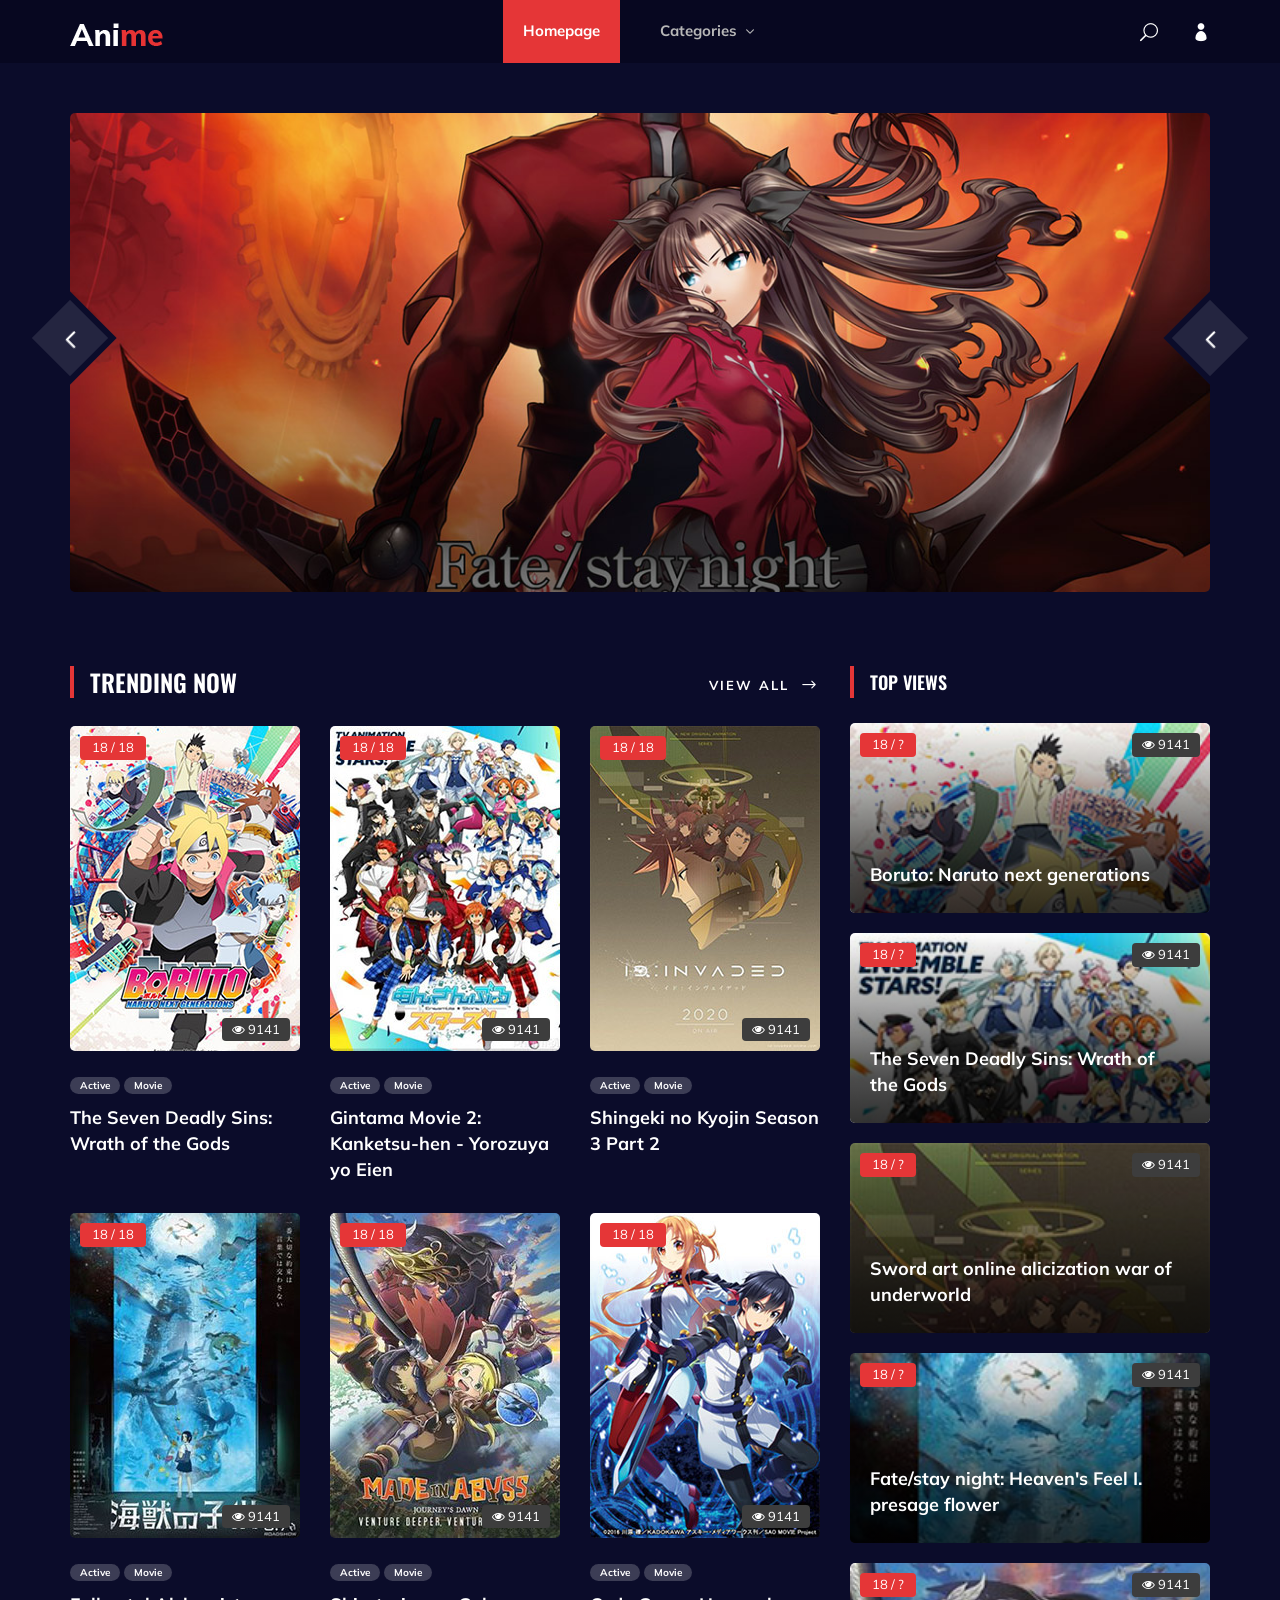
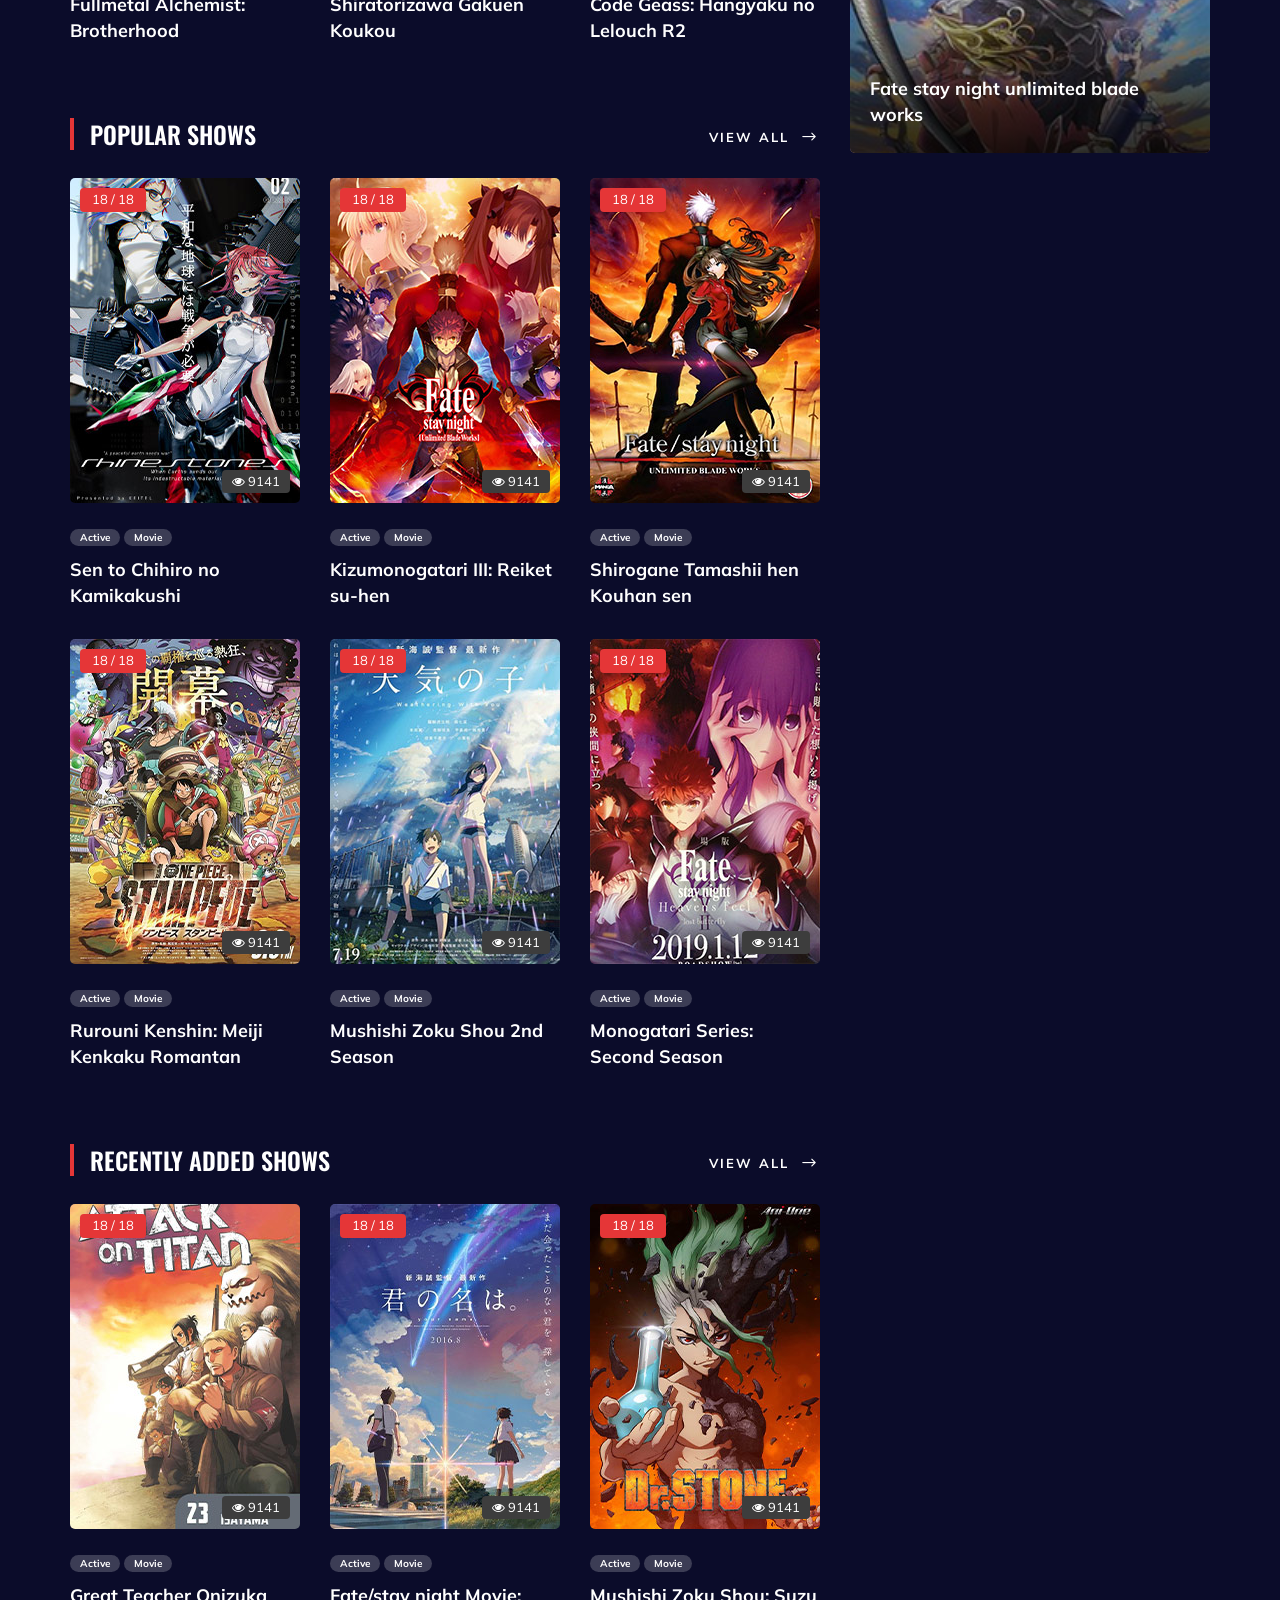
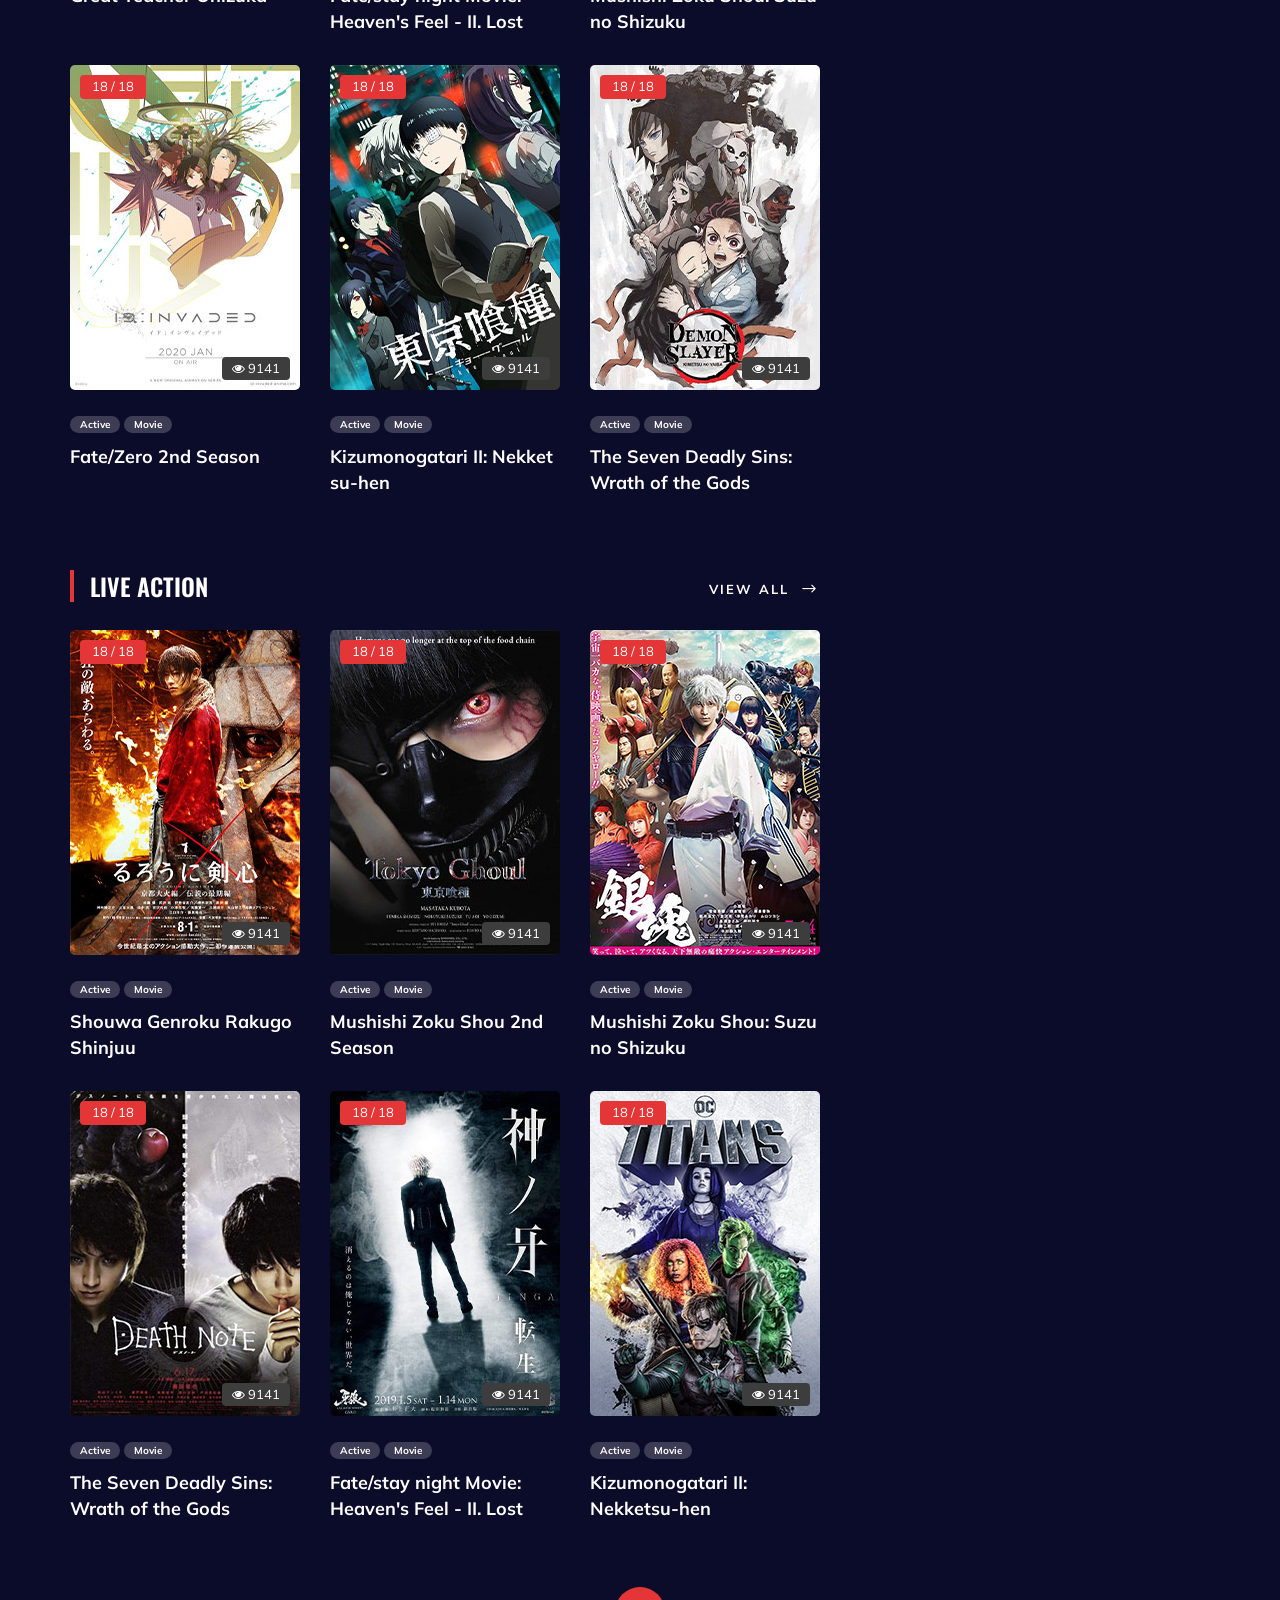
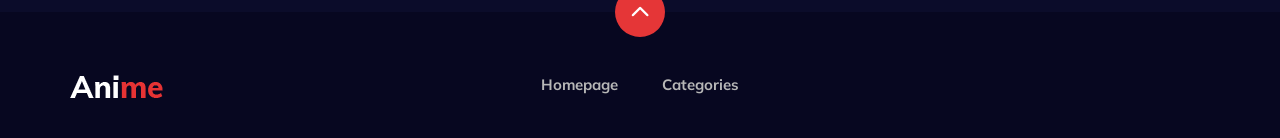
==== commit 20a1cb4b: "add modal window for search" ====
--- a/layout/index.html
+++ b/layout/index.html
@@ -21,6 +21,7 @@
     <link rel="stylesheet" href="css/style.css" type="text/css">
     <script src="./js/preloader.js" defer></script>
     <script src="./js/bg-elements.js" defer></script>
+    <script src="./js/modal.js" defer></script>
 </head>
 
 <body>
